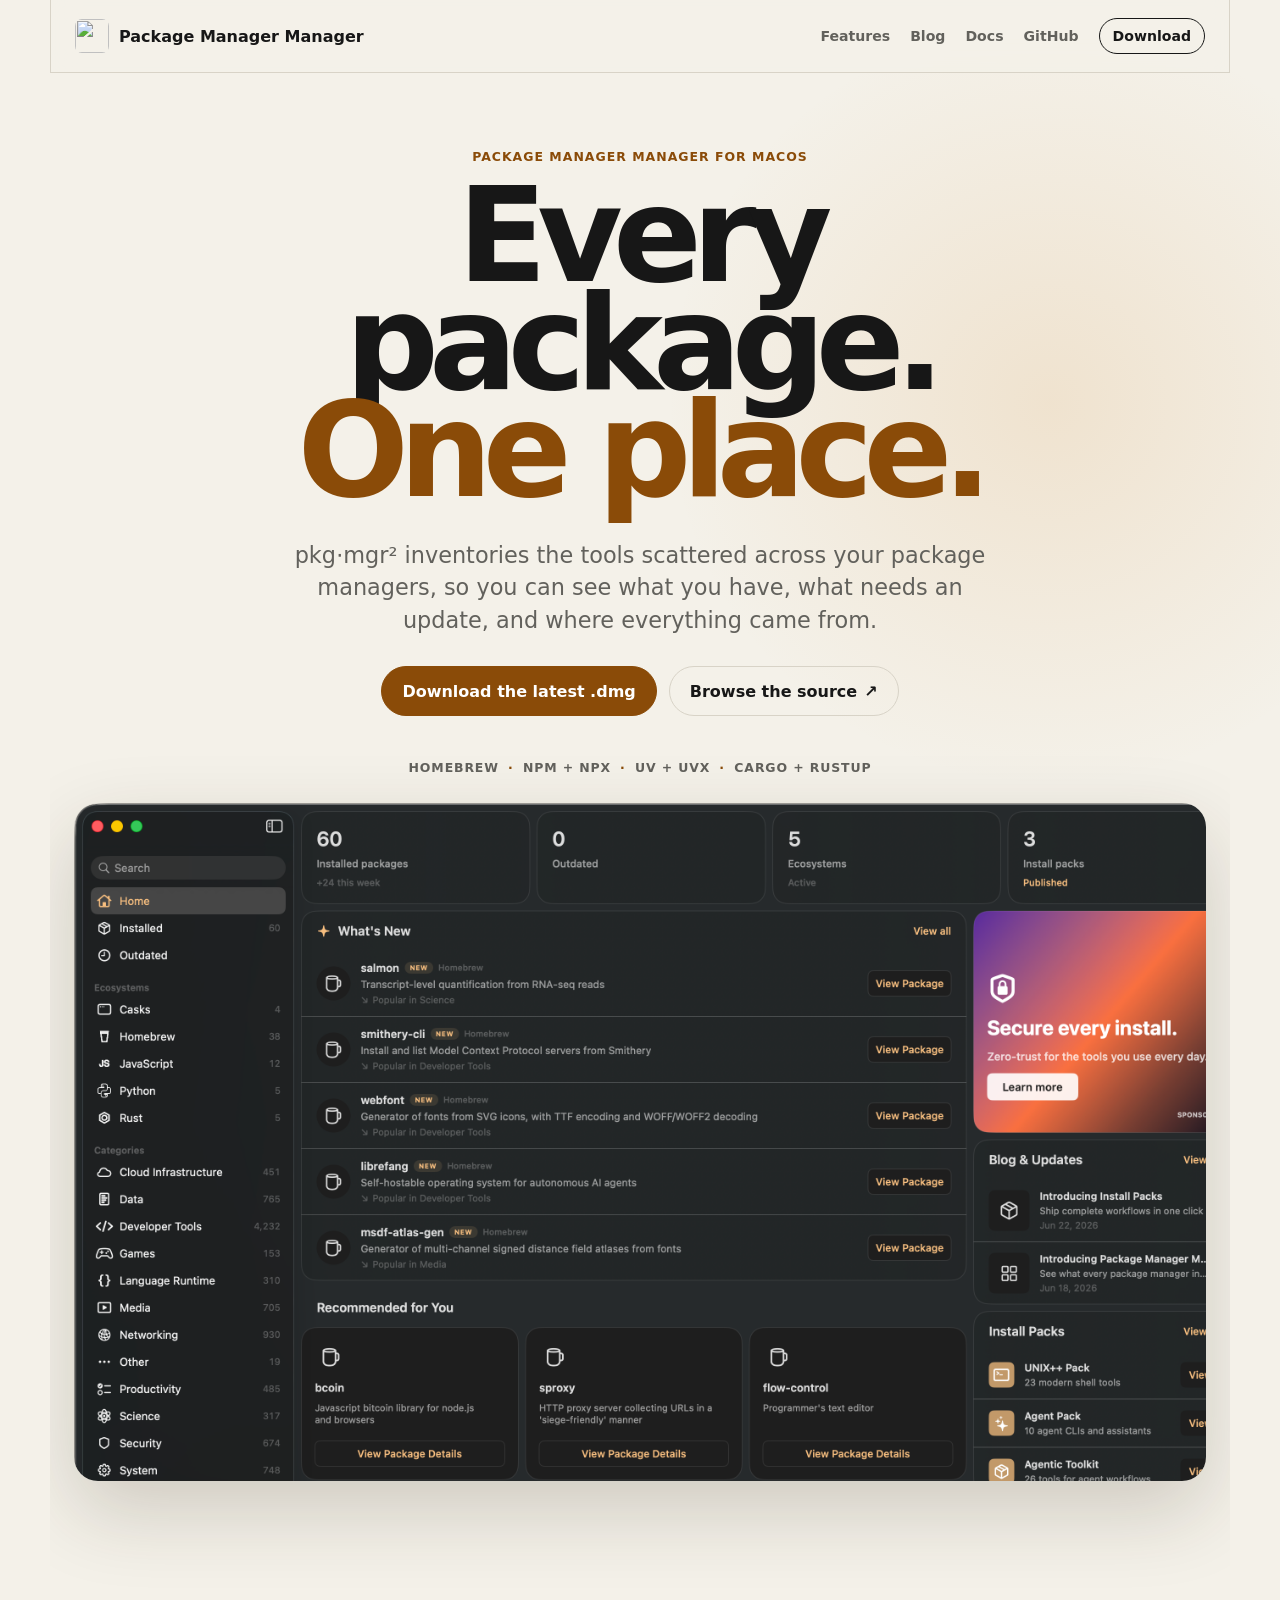
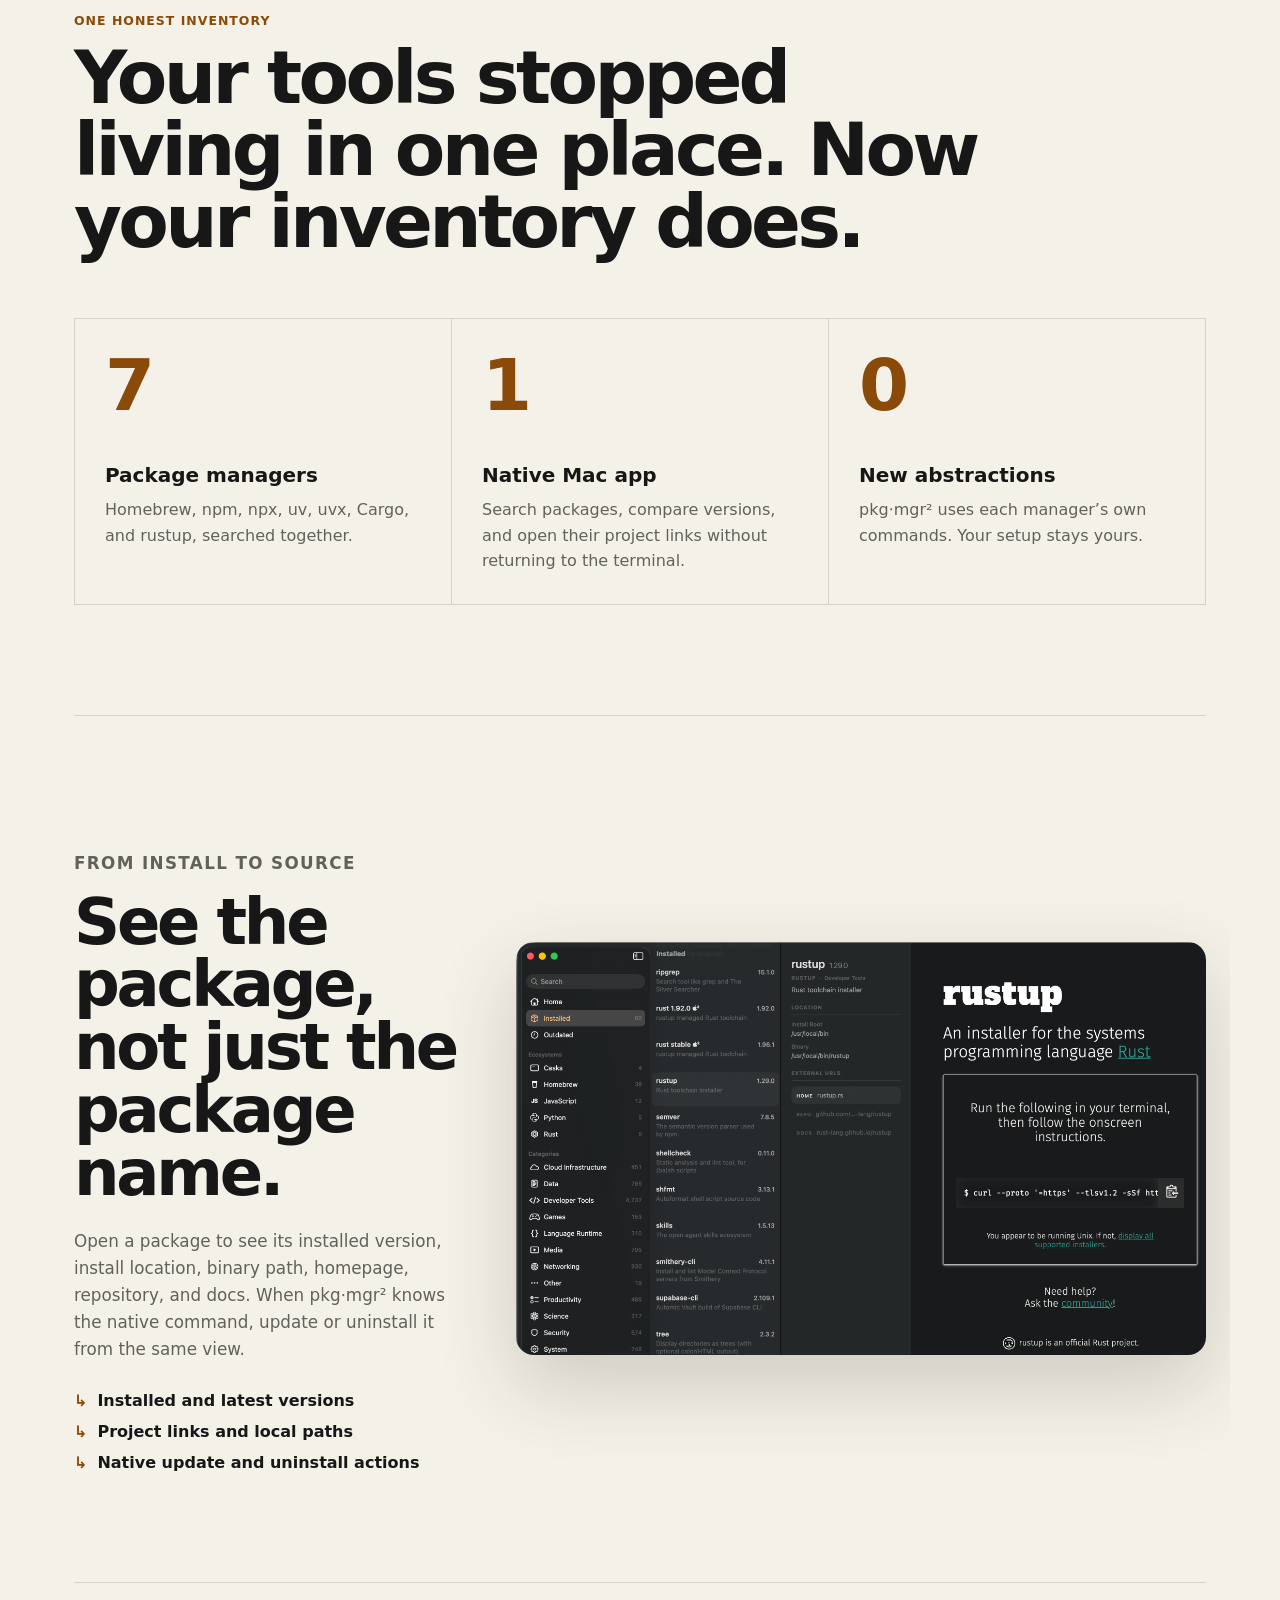
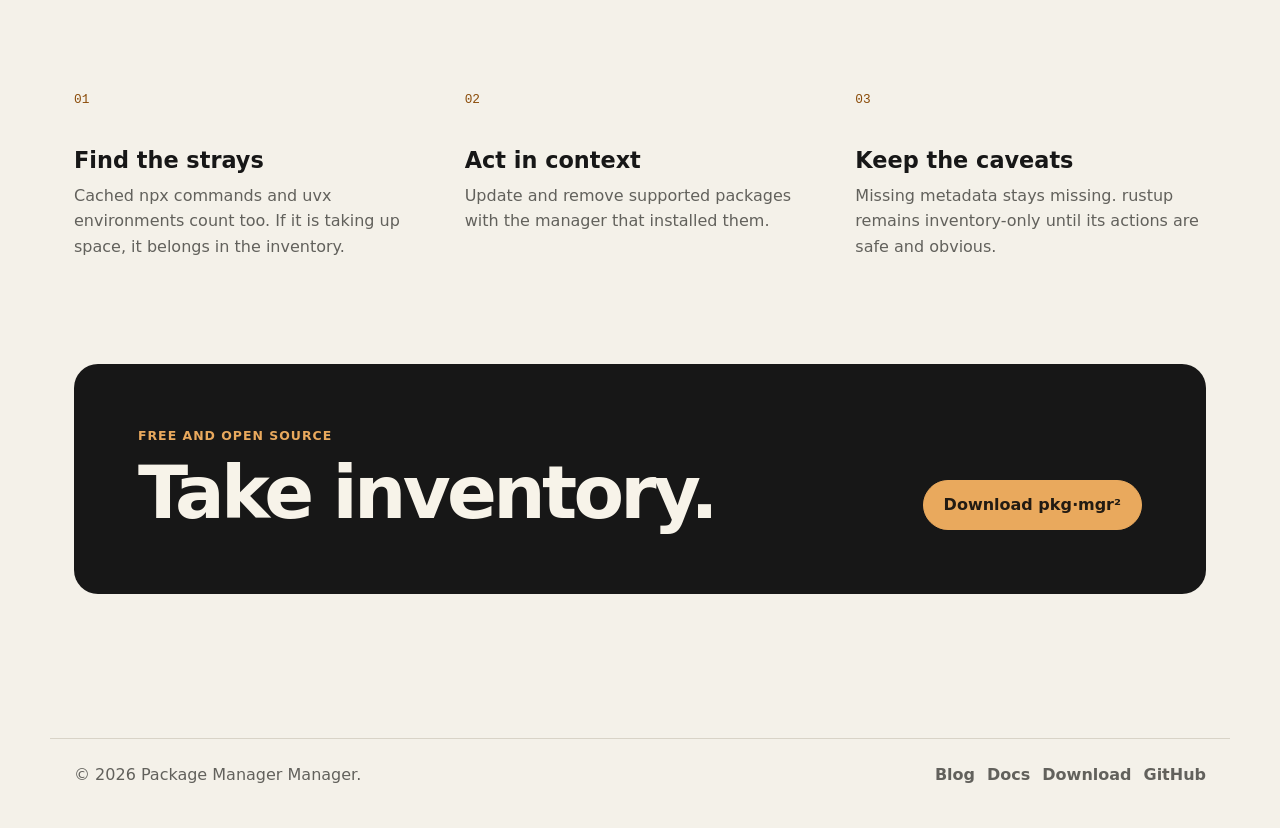
==== www/index.html @ 4fe8103b "wip" ====
<!DOCTYPE html>
<html lang="en">
<head>
  <meta charset="UTF-8">
  <meta name="viewport" content="width=device-width, initial-scale=1.0">
  <title>The Package Manager Manager — Every package. One place.</title>
  <meta name="description" content="The Package Manager Manager inventories Homebrew, npm, npx, uv, uvx, Cargo, and rustup packages in one Mac app.">
  <meta property="og:type" content="website">
  <meta property="og:site_name" content="The Package Manager Manager">
  <meta property="og:title" content="The Package Manager Manager — Every package. One place.">
  <meta property="og:description" content="See what every package manager installed, what is outdated, and where it came from.">
  <meta property="og:url" content="https://mxcl.dev/package-manager-manager/">
  <meta property="og:image" content="https://mxcl.dev/package-manager-manager/preview.png">
  <meta property="og:image:secure_url" content="https://mxcl.dev/package-manager-manager/preview.png">
  <meta property="og:image:type" content="image/png">
  <meta property="og:image:width" content="1728">
  <meta property="og:image:height" content="910">
  <meta property="og:image:alt" content="The Package Manager Manager showing every package in one Mac app">
  <meta name="twitter:card" content="summary_large_image">
  <meta name="twitter:title" content="The Package Manager Manager — Every package. One place.">
  <meta name="twitter:description" content="See what every package manager installed, what is outdated, and where it came from.">
  <meta name="twitter:image" content="https://mxcl.dev/package-manager-manager/preview.png">
  <meta name="twitter:image:alt" content="The Package Manager Manager showing every package in one Mac app">
  <link rel="canonical" href="https://mxcl.dev/package-manager-manager/">
  <link rel="icon" href="./boxes.png">
  <link rel="apple-touch-icon" href="./boxes.png">
  <link rel="stylesheet" href="./styles.css">
</head>
<body class="landing-page">
  <div class="scroll-meter" aria-hidden="true"><span></span></div>
  <div class="site-shell" id="top">
    <header class="masthead">
      <a class="brand" href="./" aria-label="The Package Manager Manager home">
        <img class="brand-mark" src="./boxes.png" alt="" width="54" height="54">
        <span class="brand-type">Package Manager Manager</span>
      </a>

      <button class="nav-toggle" type="button" aria-expanded="false" aria-label="Toggle navigation">
        <span></span>
        <span></span>
      </button>

      <nav class="nav" aria-label="Main navigation">
        <a href="#features">Features</a>
        <a href="./blog/">Blog</a>
        <a href="https://github.com/mxcl/pmm#readme">Docs</a>
        <a href="https://github.com/mxcl/pmm">GitHub</a>
        <a class="nav-download" href="https://github.com/mxcl/pmm/releases/latest">Download</a>
      </nav>
    </header>

    <main class="landing-main">
      <section class="product-hero" aria-labelledby="product-title">
        <div class="hero-copy">
          <p class="eyebrow">Package Manager Manager for macOS</p>
          <h1 id="product-title">Every package.<br><span>One place.</span></h1>
          <p class="lede">pkg⋅mgr² inventories the tools scattered across your package managers, so you can see what you have, what needs an update, and where everything came from.</p>
          <div class="hero-actions">
            <a class="button primary button-large" href="https://github.com/mxcl/pmm/releases/latest">Download the latest .dmg</a>
            <a class="button button-large" href="https://github.com/mxcl/pmm">Browse the source <span aria-hidden="true">↗</span></a>
          </div>
        </div>

        <p class="manager-line" aria-label="Supported package managers">
          <span>Homebrew</span><span>npm + npx</span><span>uv + uvx</span><span>Cargo + rustup</span>
        </p>

        <figure class="product-shot hero-shot">
          <img src="./pmm-promo-1.png" alt="Package Manager Manager home screen showing installed packages, ecosystems, recommendations, and install packs" width="2980" height="1872" fetchpriority="high">
        </figure>
      </section>

      <section class="inventory-intro" id="features" aria-labelledby="inventory-title">
        <p class="eyebrow">One honest inventory</p>
        <h2 id="inventory-title">Your tools stopped living in one place. Now your inventory does.</h2>
        <div class="inventory-points">
          <article>
            <strong>7</strong>
            <h3>Package managers</h3>
            <p>Homebrew, npm, npx, uv, uvx, Cargo, and rustup, searched together.</p>
          </article>
          <article>
            <strong>1</strong>
            <h3>Native Mac app</h3>
            <p>Search packages, compare versions, and open their project links without returning to the terminal.</p>
          </article>
          <article>
            <strong>0</strong>
            <h3>New abstractions</h3>
            <p>pkg⋅mgr² uses each manager’s own commands. Your setup stays yours.</p>
          </article>
        </div>
      </section>

      <section class="package-story" aria-labelledby="package-story-title">
        <div class="story-copy">
          <p class="eyebrow">From install to source</p>
          <h2 id="package-story-title">See the package, not just the package name.</h2>
          <p>Open a package to see its installed version, install location, binary path, homepage, repository, and docs. When pkg⋅mgr² knows the native command, update or uninstall it from the same view.</p>
          <ul class="check-list">
            <li>Installed and latest versions</li>
            <li>Project links and local paths</li>
            <li>Native update and uninstall actions</li>
          </ul>
        </div>
        <figure class="product-shot detail-shot">
          <img src="./pmm-promo-2.png" alt="Package Manager Manager package detail screen for rustup beside the rustup project website" width="2980" height="1872" loading="lazy" decoding="async">
        </figure>
      </section>

      <section class="feature-strip" aria-label="Product features">
        <article>
          <span class="feature-number">01</span>
          <h3>Find the strays</h3>
          <p>Cached npx commands and uvx environments count too. If it is taking up space, it belongs in the inventory.</p>
        </article>
        <article>
          <span class="feature-number">02</span>
          <h3>Act in context</h3>
          <p>Update and remove supported packages with the manager that installed them.</p>
        </article>
        <article>
          <span class="feature-number">03</span>
          <h3>Keep the caveats</h3>
          <p>Missing metadata stays missing. rustup remains inventory-only until its actions are safe and obvious.</p>
        </article>
      </section>

      <section class="final-cta" aria-labelledby="cta-title">
        <div>
          <p class="eyebrow">Free and open source</p>
          <h2 id="cta-title">Take inventory.</h2>
        </div>
        <a class="button primary button-large" href="https://github.com/mxcl/pmm/releases/latest">Download pkg⋅mgr²</a>
      </section>
    </main>

    <footer class="site-footer">
      <p>&copy; 2026 Package Manager Manager.</p>
      <div class="footer-links">
        <a href="./blog/">Blog</a>
        <a href="https://github.com/mxcl/pmm#readme">Docs</a>
        <a href="https://github.com/mxcl/pmm/releases/latest">Download</a>
        <a href="https://github.com/mxcl/pmm">GitHub</a>
      </div>
    </footer>
  </div>

  <script src="./app.js"></script>
</body>
</html>
---- www/styles.css ----
:root {
  color-scheme: light;
  --bg: #f4f1e9;
  --ink: #171717;
  --muted: #62615c;
  --line: #d8d3c7;
  --panel: #ffffff;
  --accent: #8a4b08;
  --accent-ink: #ffffff;
  --max: 1180px;
  font-family: Inter, ui-sans-serif, system-ui, -apple-system, BlinkMacSystemFont, "Segoe UI", sans-serif;
}

* {
  box-sizing: border-box;
}

html {
  background: var(--bg);
  color: var(--ink);
  scroll-behavior: smooth;
}

body {
  margin: 0;
  min-height: 100vh;
  background: var(--bg);
}

a {
  color: inherit;
  text-decoration: none;
}

a:focus-visible,
button:focus-visible {
  outline: 2px solid var(--accent);
  outline-offset: 3px;
}

img {
  display: block;
  max-width: 100%;
}

h1,
h2,
h3,
p,
figure {
  margin: 0;
}

.scroll-meter {
  position: fixed;
  inset: 0 0 auto;
  z-index: 10;
  height: 3px;
}

.scroll-meter span {
  display: block;
  height: 100%;
  background: var(--accent);
  transform: scaleX(0);
  transform-origin: left;
}

.site-shell {
  width: min(100%, var(--max));
  margin: 0 auto;
}

.masthead {
  position: sticky;
  top: 0;
  z-index: 5;
  display: flex;
  align-items: center;
  justify-content: space-between;
  gap: 24px;
  padding: 18px 24px;
  border-bottom: 1px solid var(--line);
  background: color-mix(in srgb, var(--bg) 92%, transparent);
  backdrop-filter: blur(14px);
}

.brand,
.nav {
  display: flex;
  align-items: center;
}

.brand {
  gap: 10px;
  font-weight: 800;
}

.brand-mark {
  width: 34px;
  height: 34px;
  border-radius: 7px;
}

.brand-type {
  white-space: nowrap;
}

.nav {
  gap: 20px;
  color: var(--muted);
  font-size: 0.88rem;
  font-weight: 650;
}

.nav a {
  min-height: 36px;
  display: inline-flex;
  align-items: center;
}

.nav a:hover,
.nav a[aria-current="page"] {
  color: var(--ink);
}

.nav-toggle {
  position: relative;
  display: none;
}

main {
  padding: 40px 24px 72px;
}

.blog-hero,
.article-hero {
  display: grid;
  grid-template-columns: minmax(0, 1fr) minmax(280px, 480px);
  gap: 40px;
  align-items: center;
  padding: 36px 0 54px;
}

.blog-hero {
  display: block;
  max-width: 780px;
}

.eyebrow,
.story-kicker,
.section-label span {
  color: var(--accent);
  font-size: 0.78rem;
  font-weight: 800;
  letter-spacing: 0.08em;
  text-transform: uppercase;
}

h1 {
  margin-top: 10px;
  font-size: clamp(2.5rem, 7vw, 5.5rem);
  line-height: 0.96;
  letter-spacing: 0;
}

.lede {
  max-width: 760px;
  margin-top: 18px;
  color: var(--muted);
  font-size: clamp(1.1rem, 2vw, 1.4rem);
  line-height: 1.45;
}

.hero-actions,
.package-actions,
.footer-links {
  display: flex;
  flex-wrap: wrap;
  gap: 12px;
}

.hero-actions {
  margin-top: 26px;
}

.button {
  display: inline-flex;
  align-items: center;
  justify-content: center;
  min-height: 42px;
  padding: 0 16px;
  border: 1px solid var(--line);
  border-radius: 7px;
  font-weight: 750;
  white-space: nowrap;
}

.button.primary {
  border-color: var(--accent);
  background: var(--accent);
  color: var(--accent-ink);
}

.button:hover {
  border-color: var(--ink);
}

.button.primary:hover {
  border-color: var(--ink);
  background: var(--ink);
}

.button.text {
  border-color: transparent;
}

.article-hero-image img,
.post-card img,
.package-card img {
  width: 100%;
  aspect-ratio: 16 / 9;
  object-fit: cover;
  border: 1px solid var(--line);
  border-radius: 8px;
  background: #ece9df;
}

.article-body,
.toolkit-summary,
.pack-install-band,
.package-directory,
.blog-index {
  margin-top: 44px;
}

.article-body {
  max-width: 820px;
  color: var(--muted);
  font-size: 1.08rem;
  line-height: 1.7;
}

.article-body p + p {
  margin-top: 18px;
}

.section-label {
  display: flex;
  align-items: end;
  justify-content: space-between;
  gap: 16px;
  margin-bottom: 18px;
  border-bottom: 1px solid var(--line);
  padding-bottom: 12px;
}

.section-label h2 {
  font-size: clamp(1.45rem, 3vw, 2rem);
}

.compare-grid,
.package-grid,
.post-list {
  display: grid;
  gap: 18px;
}

.compare-grid {
  grid-template-columns: repeat(3, minmax(0, 1fr));
}

.compare-grid article,
.pack-install-band,
.package-card,
.post-card {
  border: 1px solid var(--line);
  border-radius: 8px;
  background: var(--panel);
}

.compare-grid article,
.pack-install-band,
.package-card-body,
.post-card-copy {
  padding: 22px;
}

.compare-grid h3,
.package-card h3,
.post-card h2 {
  margin-top: 8px;
  font-size: 1.25rem;
  line-height: 1.2;
}

.compare-grid p,
.package-card p:not(.story-kicker),
.post-card p:not(.story-kicker),
.pack-install-band p {
  margin-top: 10px;
  color: var(--muted);
  line-height: 1.55;
}

.post-card-copy > .button {
  margin-top: 20px;
}

.pack-install-band {
  display: flex;
  align-items: center;
  justify-content: space-between;
  gap: 24px;
}

.package-grid {
  grid-template-columns: repeat(3, minmax(0, 1fr));
}

.package-actions {
  margin-top: 18px;
}

.package-actions a {
  color: var(--accent);
  font-weight: 750;
}

.post-list {
  grid-template-columns: repeat(2, minmax(0, 1fr));
}

.site-footer {
  display: flex;
  align-items: center;
  justify-content: space-between;
  gap: 20px;
  padding: 26px 24px 44px;
  border-top: 1px solid var(--line);
  color: var(--muted);
}

.footer-links a {
  font-weight: 650;
}

/* Product landing page */

.landing-page {
  background:
    radial-gradient(circle at 82% 10%, rgb(216 151 70 / 0.16), transparent 24rem),
    var(--bg);
}

.landing-page .masthead {
  border-right: 1px solid var(--line);
  border-left: 1px solid var(--line);
}

.landing-page .nav-download {
  min-height: 36px;
  padding: 0 13px;
  border: 1px solid var(--ink);
  border-radius: 999px;
  color: var(--ink);
}

.landing-main {
  overflow: hidden;
  padding-top: 76px;
}

.product-hero {
  text-align: center;
}

.hero-copy {
  max-width: 940px;
  margin: 0 auto;
}

.product-hero h1 {
  margin-top: 18px;
  font-size: clamp(4rem, 10.5vw, 8.2rem);
  line-height: 0.82;
  letter-spacing: -0.075em;
}

.product-hero h1 span {
  color: var(--accent);
}

.product-hero .lede {
  max-width: 720px;
  margin: 34px auto 0;
}

.product-hero .hero-actions {
  justify-content: center;
  margin-top: 30px;
}

.button-large {
  min-height: 50px;
  padding: 0 20px;
  border-radius: 999px;
}

.button-large span {
  margin-left: 7px;
}

.manager-line {
  display: flex;
  flex-wrap: wrap;
  justify-content: center;
  gap: 10px 24px;
  margin-top: 44px;
  color: var(--muted);
  font-size: 0.78rem;
  font-weight: 800;
  letter-spacing: 0.07em;
  text-transform: uppercase;
}

.manager-line span {
  position: relative;
}

.manager-line span + span::before {
  content: "·";
  position: absolute;
  left: -15px;
  color: var(--accent);
}

.product-shot {
  position: relative;
  overflow: hidden;
  aspect-ratio: 2670 / 1598;
  margin: 0;
  border-radius: 24px;
  box-shadow: 0 30px 80px rgb(49 38 20 / 0.19);
}

.product-shot img {
  position: absolute;
  top: -4.63%;
  left: -4.08%;
  width: 111.61%;
  max-width: none;
  height: auto;
  aspect-ratio: 2980 / 1872;
  object-fit: contain;
}

.hero-shot {
  margin-top: 28px;
}

.inventory-intro {
  padding: 132px 0 110px;
}

.inventory-intro > h2,
.story-copy h2,
.final-cta h2 {
  max-width: 940px;
  margin-top: 14px;
  font-size: clamp(2.4rem, 6vw, 4.6rem);
  line-height: 0.98;
  letter-spacing: -0.05em;
}

.inventory-points {
  display: grid;
  grid-template-columns: repeat(3, minmax(0, 1fr));
  gap: 1px;
  margin-top: 60px;
  border: 1px solid var(--line);
  background: var(--line);
}

.inventory-points article {
  min-height: 280px;
  padding: 30px;
  background: var(--bg);
}

.inventory-points strong {
  display: block;
  color: var(--accent);
  font-size: 4.5rem;
  line-height: 1;
}

.inventory-points h3 {
  margin-top: 42px;
  font-size: 1.25rem;
}

.inventory-points p,
.story-copy > p,
.feature-strip p {
  margin-top: 10px;
  color: var(--muted);
  line-height: 1.6;
}

.package-story {
  display: grid;
  grid-template-columns: minmax(300px, 0.72fr) minmax(0, 1.28fr);
  gap: 54px;
  align-items: center;
  padding: 110px 0;
  border-top: 1px solid var(--line);
}

.story-copy h2 {
  font-size: clamp(2.4rem, 5vw, 4rem);
}

.story-copy > p {
  margin-top: 24px;
  font-size: 1.05rem;
}

.check-list {
  display: grid;
  gap: 12px;
  margin: 28px 0 0;
  padding: 0;
  list-style: none;
  font-weight: 700;
}

.check-list li {
  display: flex;
  gap: 10px;
}

.check-list li::before {
  content: "↳";
  color: var(--accent);
}

.detail-shot {
  border-radius: 18px;
}

.feature-strip {
  display: grid;
  grid-template-columns: repeat(3, minmax(0, 1fr));
  gap: 40px;
  padding: 105px 0;
  border-top: 1px solid var(--line);
}

.feature-number {
  display: inline-block;
  color: var(--accent);
  font-family: ui-monospace, SFMono-Regular, Menlo, monospace;
  font-size: 0.8rem;
}

.feature-strip h3 {
  margin-top: 40px;
  font-size: 1.4rem;
}

.final-cta {
  display: flex;
  align-items: end;
  justify-content: space-between;
  gap: 30px;
  margin-bottom: 72px;
  padding: 64px;
  border-radius: 24px;
  background: var(--ink);
  color: #f7f3e9;
}

.final-cta .eyebrow {
  color: #e9a95d;
}

.final-cta .button.primary {
  flex: 0 0 auto;
  border-color: #e9a95d;
  background: #e9a95d;
  color: #221b13;
}

.final-cta .button.primary:hover {
  border-color: #fff;
  background: #fff;
}

@media (max-width: 820px) {
  .masthead {
    align-items: flex-start;
  }

  .nav-toggle {
    display: inline-flex;
    width: 40px;
    height: 40px;
    align-items: center;
    justify-content: center;
    border: 1px solid var(--line);
    border-radius: 7px;
    background: var(--panel);
  }

  .nav-toggle span,
  .nav-toggle::after {
    content: "";
    position: absolute;
    width: 18px;
    height: 2px;
    background: var(--ink);
  }

  .nav-toggle span:first-child {
    transform: translateY(-4px);
  }

  .nav-toggle span:nth-child(2) {
    transform: translateY(4px);
  }

  .nav {
    display: none;
    position: absolute;
    top: 68px;
    right: 24px;
    left: 24px;
    flex-direction: column;
    align-items: stretch;
    gap: 0;
    border: 1px solid var(--line);
    border-radius: 8px;
    background: var(--panel);
    padding: 8px;
  }

  .nav.is-open {
    display: flex;
  }

  .nav a {
    padding: 0 10px;
  }

  .article-hero,
  .compare-grid,
  .package-grid,
  .post-list {
    grid-template-columns: 1fr;
  }

  .pack-install-band,
  .site-footer,
  .section-label {
    align-items: flex-start;
    flex-direction: column;
  }

  .landing-main {
    padding-top: 48px;
  }

  .landing-page .nav-download {
    border: 0;
    border-radius: 0;
    padding: 0 10px;
  }

  .manager-line span + span::before {
    display: none;
  }

  .hero-shot {
    width: calc(100% + 24px);
    margin-left: -12px;
    border-radius: 14px;
  }

  .inventory-intro {
    padding: 92px 0 74px;
  }

  .inventory-points,
  .package-story,
  .feature-strip {
    grid-template-columns: 1fr;
  }

  .inventory-points article {
    min-height: 0;
  }

  .inventory-points h3 {
    margin-top: 24px;
  }

  .package-story {
    gap: 44px;
    padding: 76px 0;
  }

  .feature-strip {
    gap: 54px;
    padding: 76px 0;
  }

  .feature-strip h3 {
    margin-top: 20px;
  }

  .final-cta {
    align-items: flex-start;
    flex-direction: column;
    padding: 38px 28px;
  }
}

@media (max-width: 520px) {
  .landing-main {
    padding-inline: 18px;
  }

  .product-hero h1 {
    font-size: clamp(3.5rem, 20vw, 5rem);
  }

  .product-hero .lede {
    margin-top: 26px;
  }

  .product-hero .hero-actions {
    align-items: stretch;
    flex-direction: column;
  }

  .manager-line {
    align-items: center;
    flex-direction: column;
  }

  .product-shot {
    border-radius: 10px;
  }

  .final-cta {
    margin-right: -6px;
    margin-left: -6px;
  }
}

@media (prefers-reduced-motion: reduce) {
  html {
    scroll-behavior: auto;
  }
}
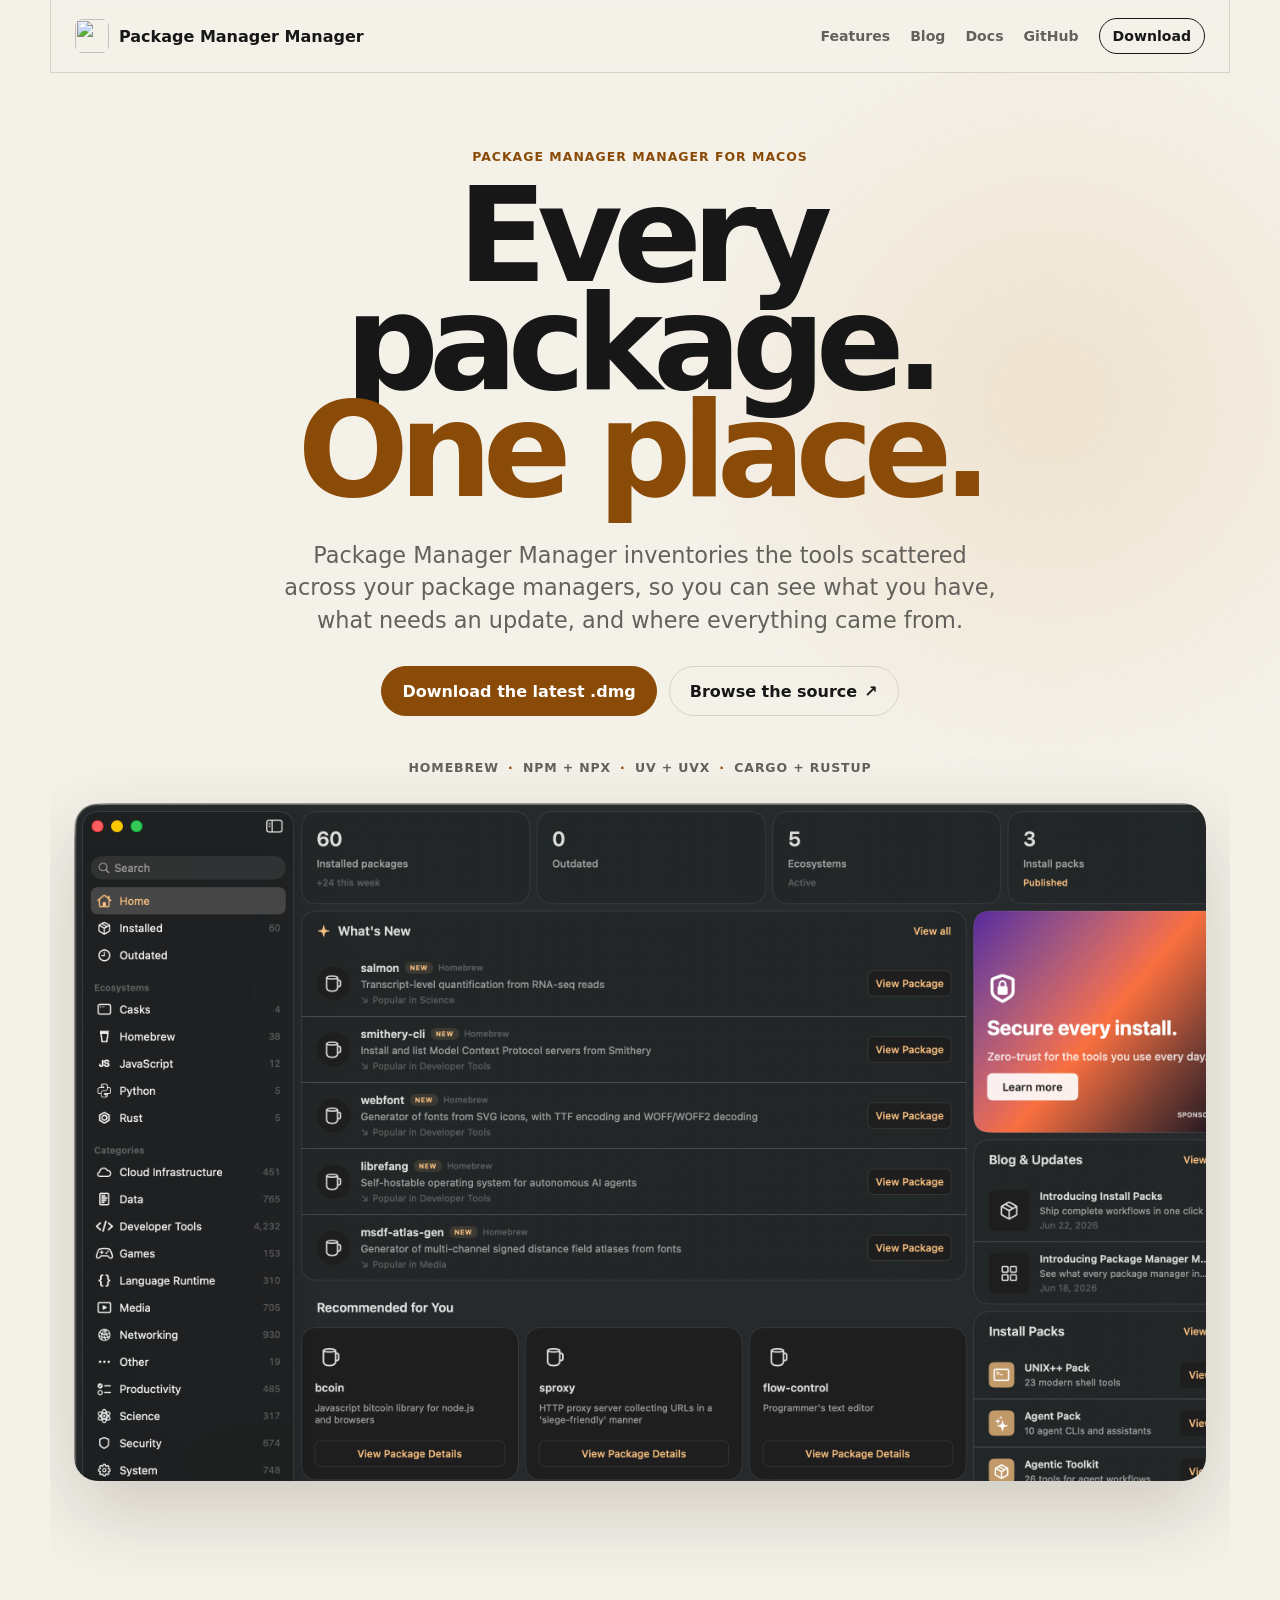
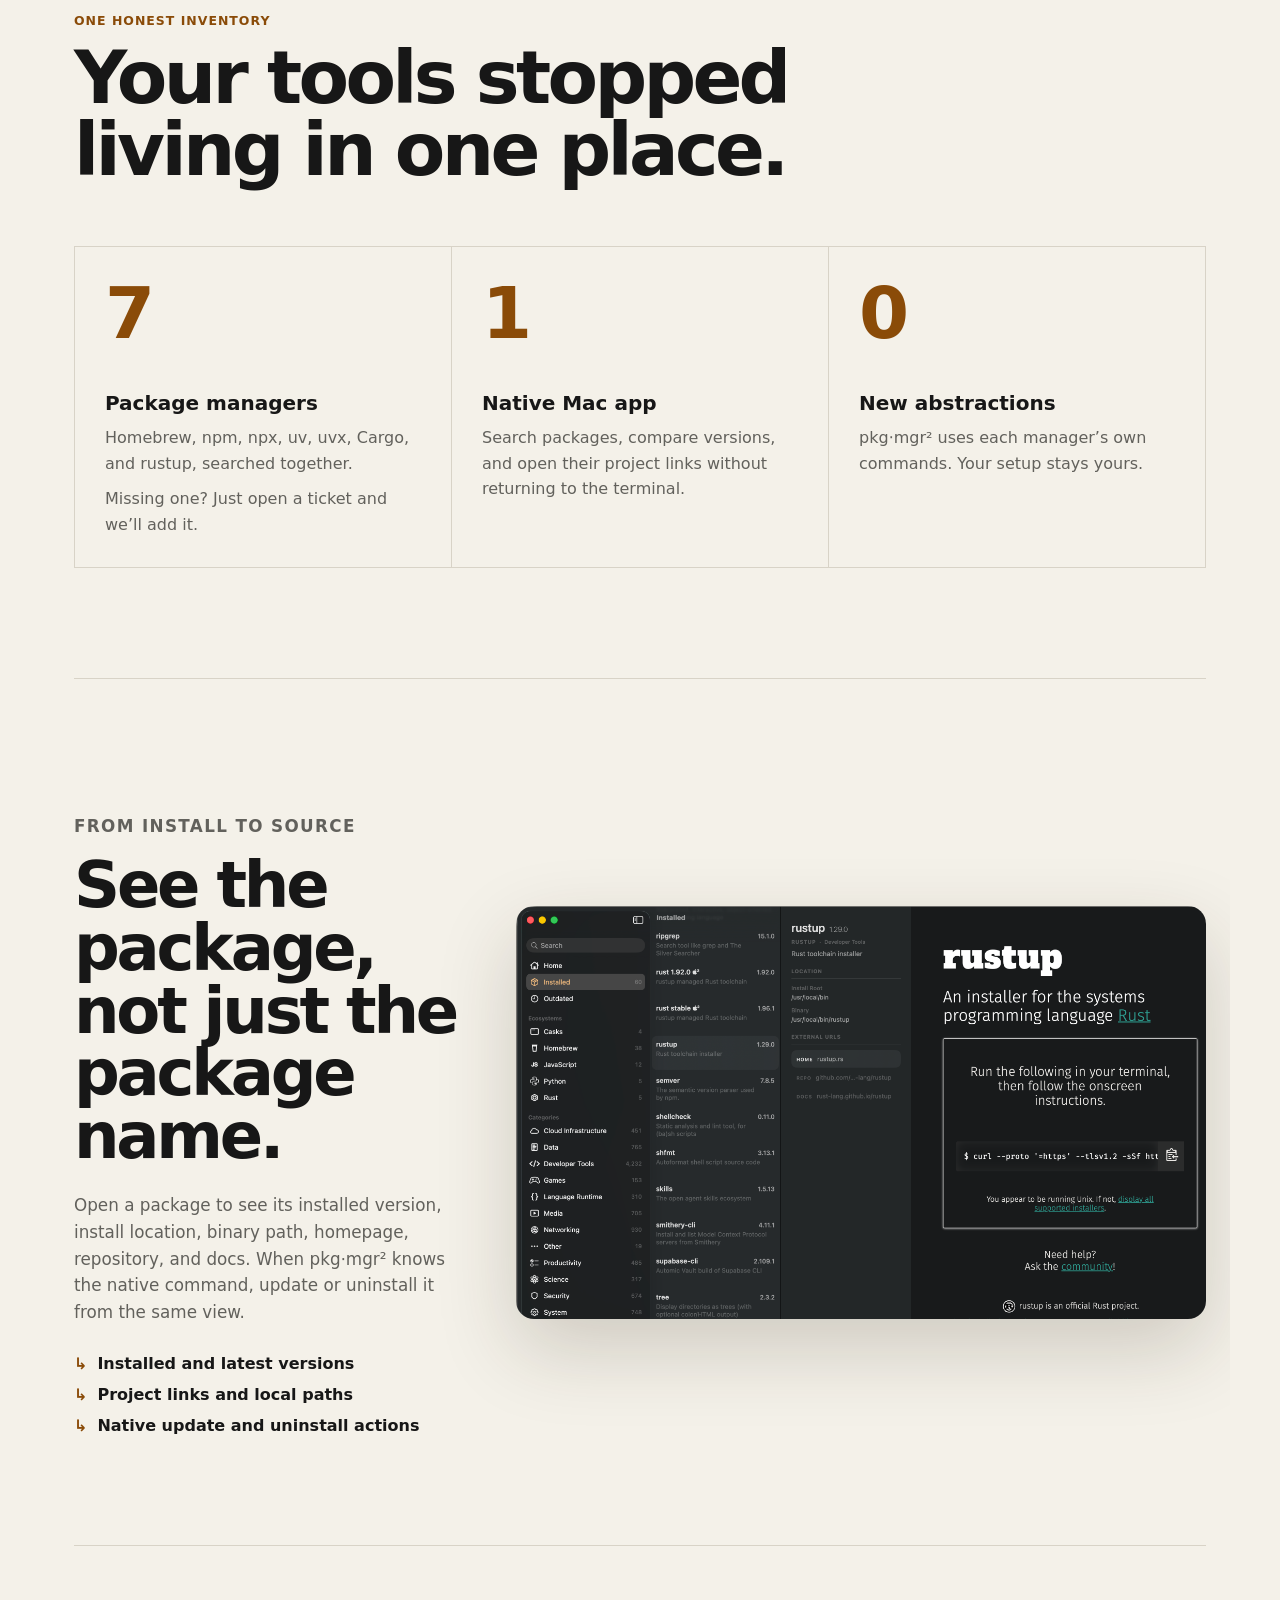
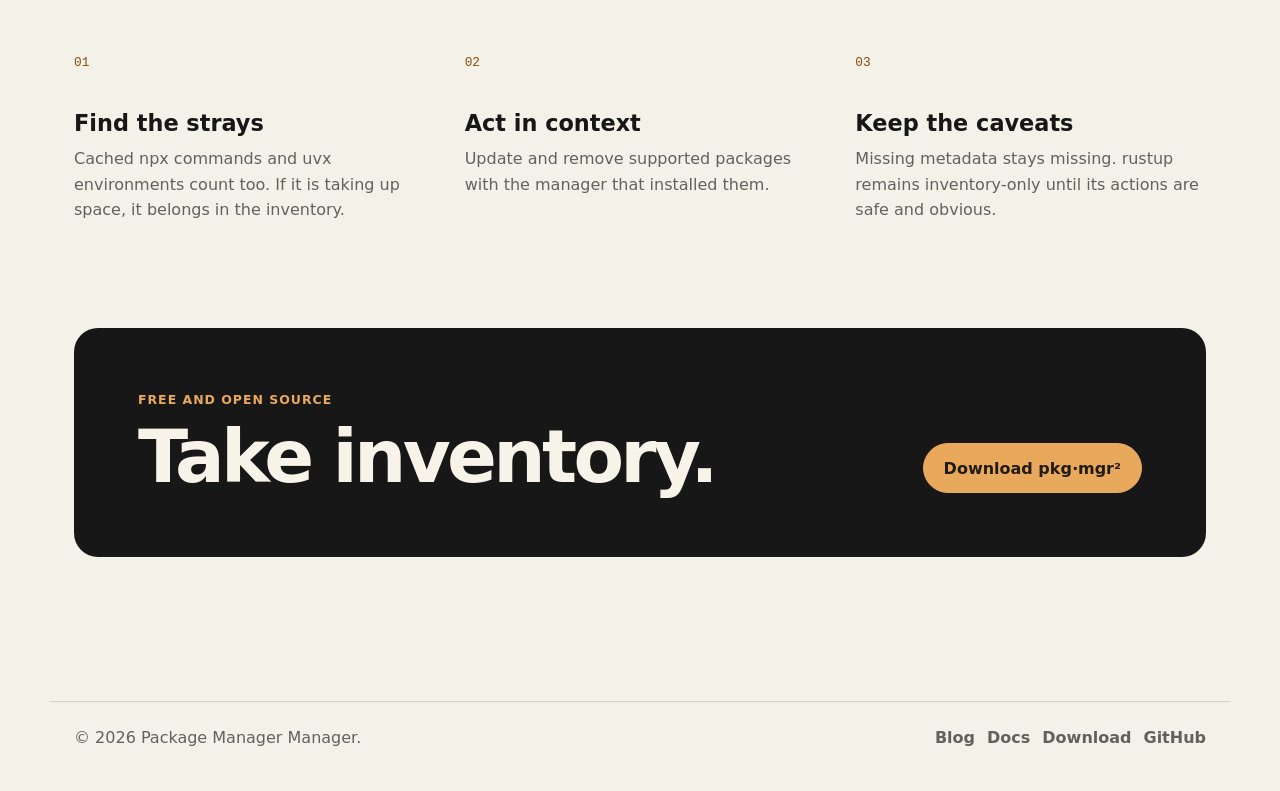
==== commit 574ed045: "wip" ====
--- a/www/index.html
+++ b/www/index.html
@@ -54,7 +54,7 @@
         <div class="hero-copy">
           <p class="eyebrow">Package Manager Manager for macOS</p>
           <h1 id="product-title">Every package.<br><span>One place.</span></h1>
-          <p class="lede">pkg⋅mgr² inventories the tools scattered across your package managers, so you can see what you have, what needs an update, and where everything came from.</p>
+          <p class="lede">Package Manager Manager inventories the tools scattered across your package managers, so you can see what you have, what needs an update, and where everything came from.</p>
           <div class="hero-actions">
             <a class="button primary button-large" href="https://github.com/mxcl/pmm/releases/latest">Download the latest .dmg</a>
             <a class="button button-large" href="https://github.com/mxcl/pmm">Browse the source <span aria-hidden="true">↗</span></a>
@@ -72,12 +72,13 @@
 
       <section class="inventory-intro" id="features" aria-labelledby="inventory-title">
         <p class="eyebrow">One honest inventory</p>
-        <h2 id="inventory-title">Your tools stopped living in one place. Now your inventory does.</h2>
+        <h2 id="inventory-title">Your tools stopped living in one place.</h2>
         <div class="inventory-points">
           <article>
             <strong>7</strong>
             <h3>Package managers</h3>
             <p>Homebrew, npm, npx, uv, uvx, Cargo, and rustup, searched together.</p>
+            <p>Missing one? Just <a href='https://github.com/mxcl/pmm/issues/new'>open a ticket</a> and we’ll add it.</p>
           </article>
           <article>
             <strong>1</strong>
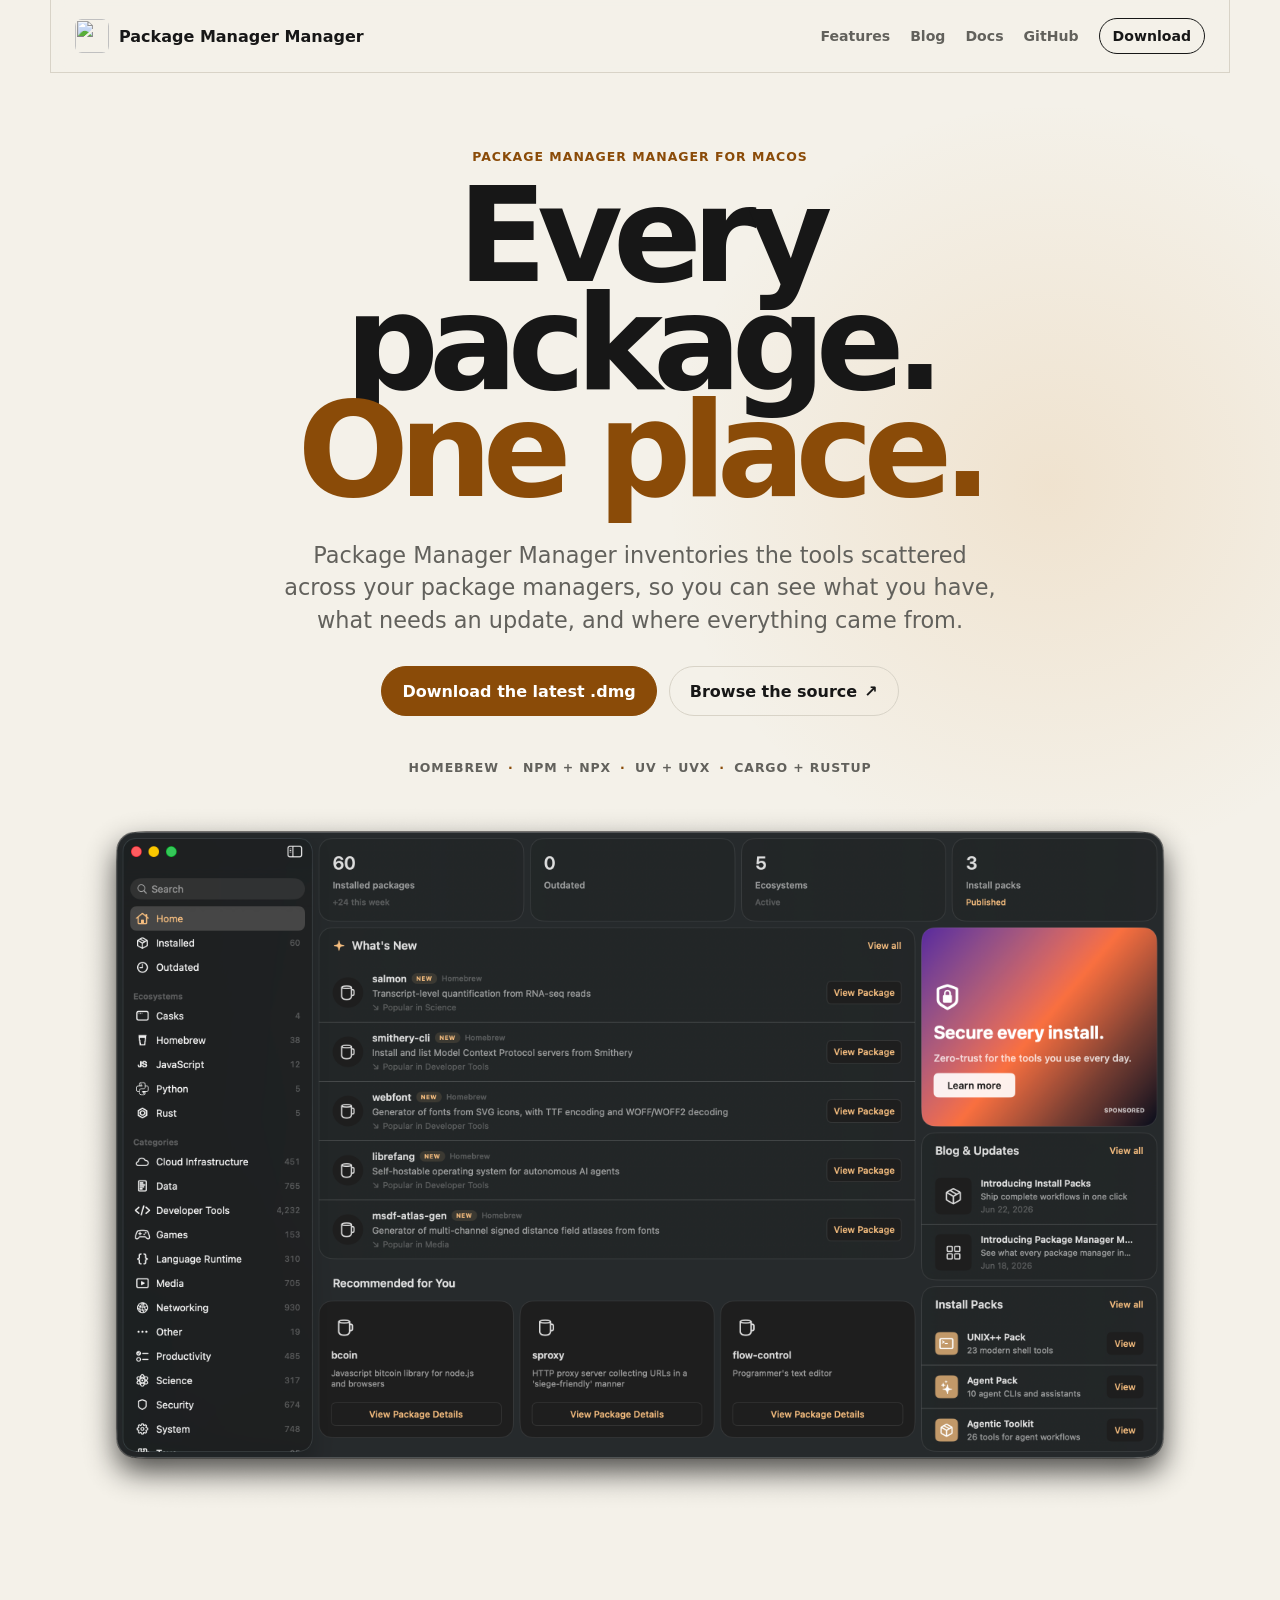
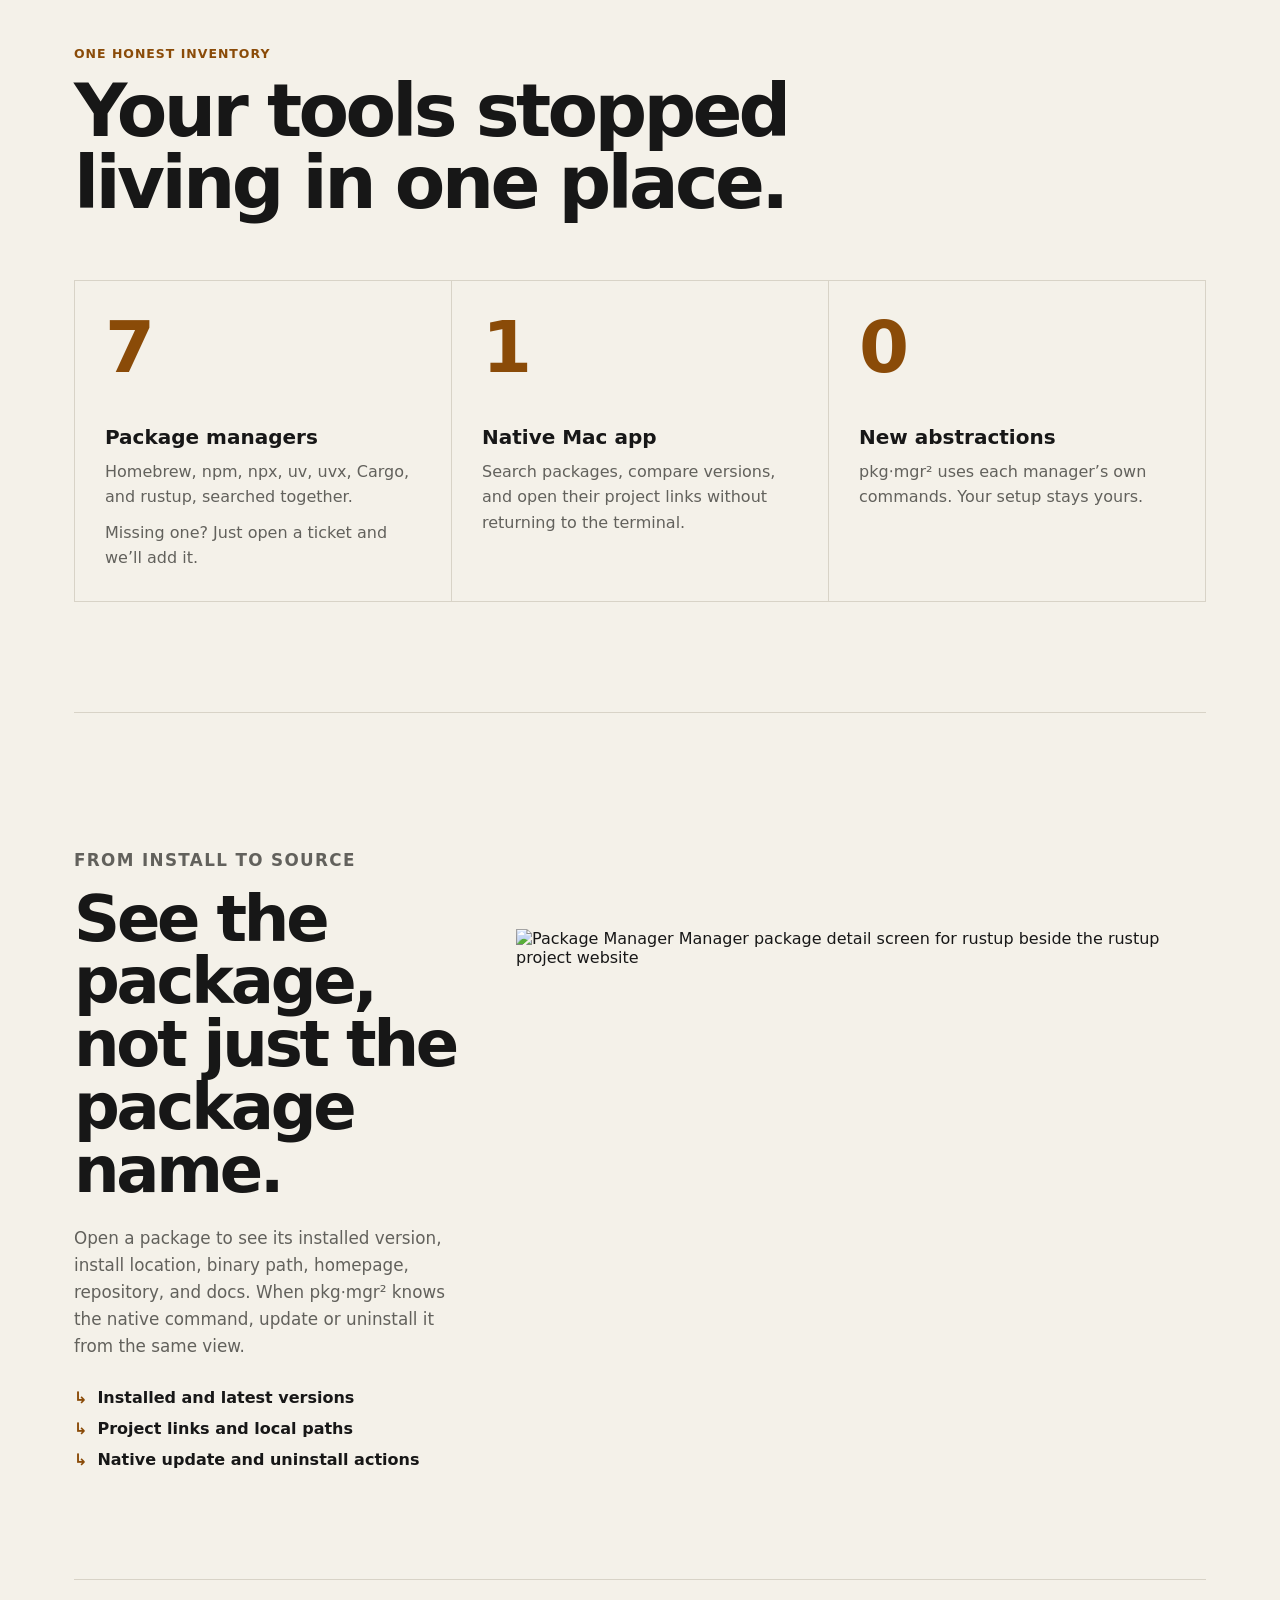
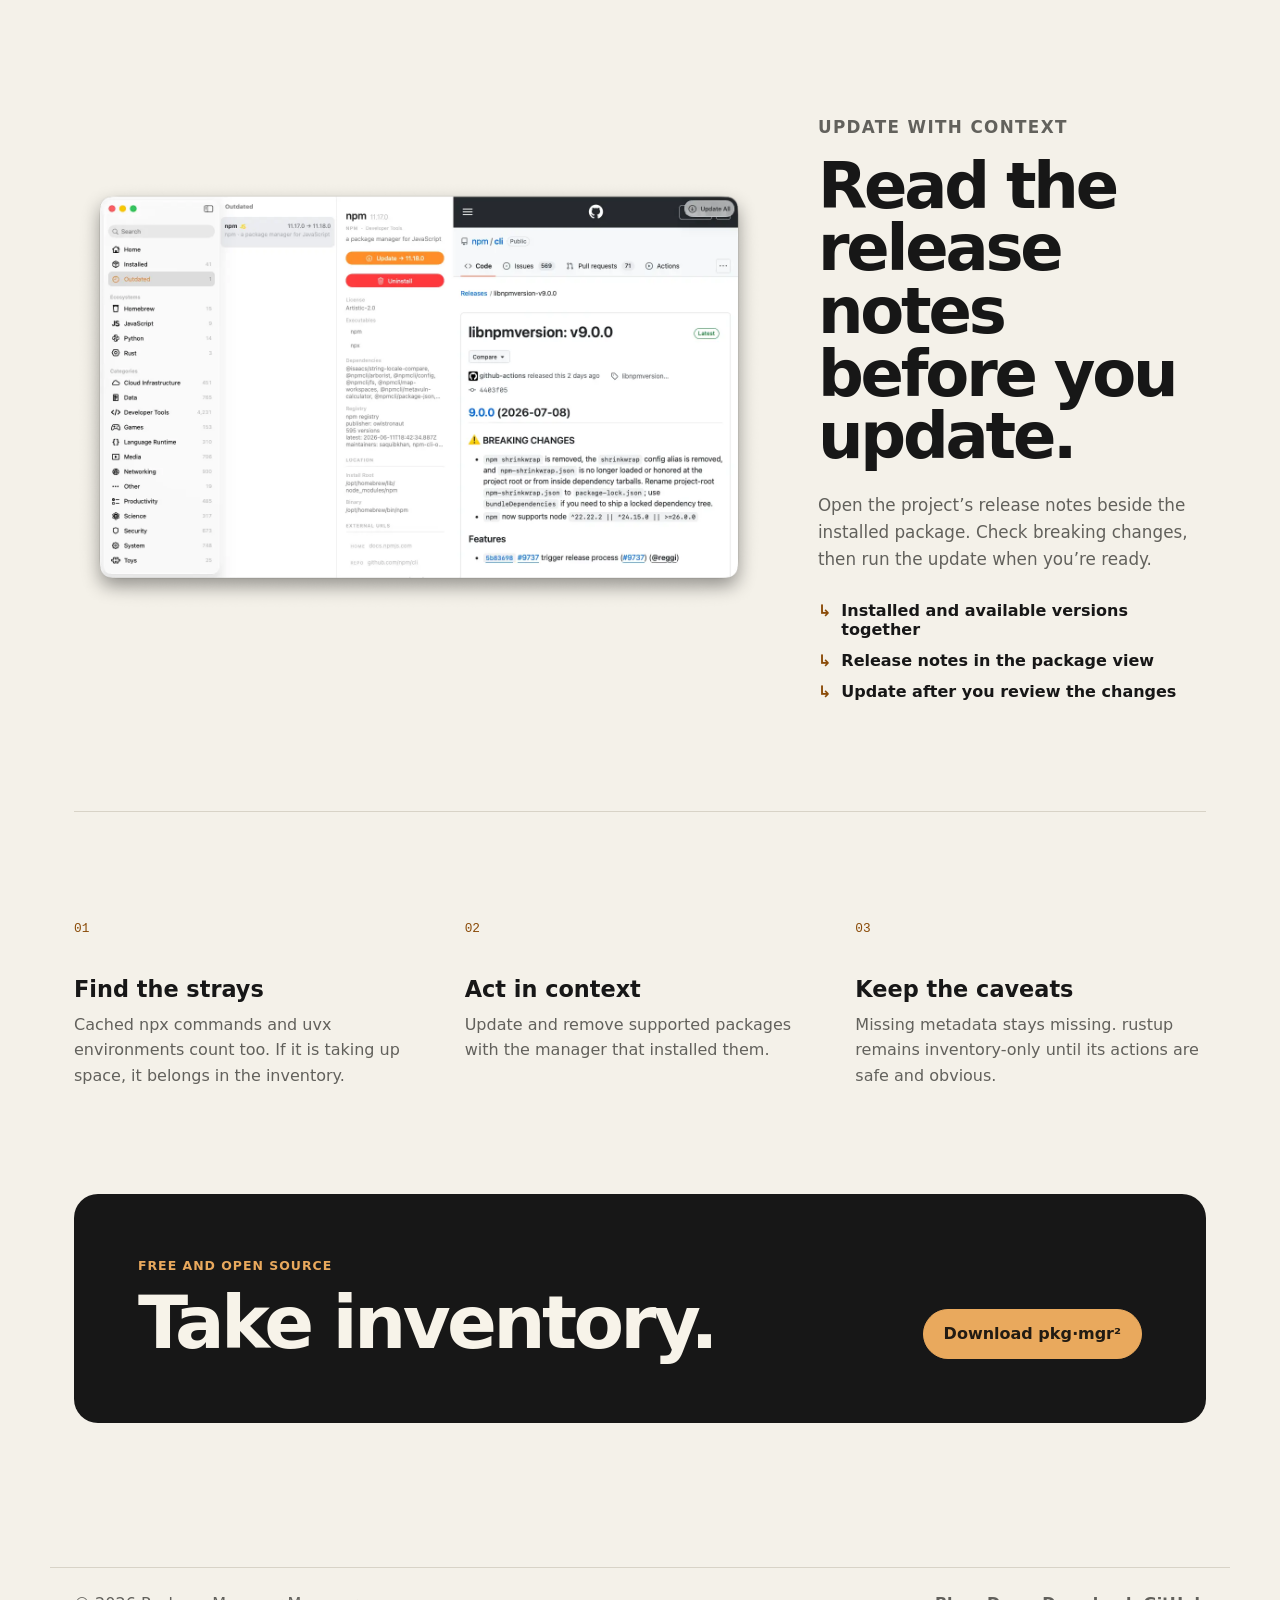
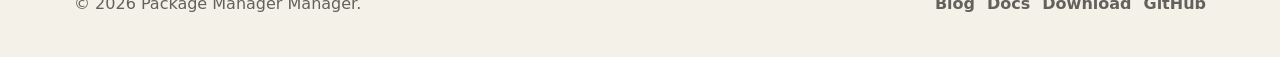
==== commit c1aba623: "Show release notes before updates" ====
--- a/www/index.html
+++ b/www/index.html
@@ -105,8 +105,24 @@
           </ul>
         </div>
         <figure class="product-shot detail-shot">
-          <img src="./pmm-promo-2.png" alt="Package Manager Manager package detail screen for rustup beside the rustup project website" width="2980" height="1872" loading="lazy" decoding="async">
+          <img src="./pmm-promo-2.webp" alt="Package Manager Manager package detail screen for rustup beside the rustup project website" width="2980" height="1872" loading="lazy" decoding="async">
         </figure>
+      </section>
+
+      <section class="package-story release-story" id="release-notes" aria-labelledby="release-story-title">
+        <figure class="product-shot release-shot">
+          <img src="./pmm-see-release-notes-before-update.webp" alt="Package Manager Manager showing npm release notes beside its available update" width="1490" height="936" loading="lazy" decoding="async">
+        </figure>
+        <div class="story-copy">
+          <p class="eyebrow">Update with context</p>
+          <h2 id="release-story-title">Read the release notes before you update.</h2>
+          <p>Open the project’s release notes beside the installed package. Check breaking changes, then run the update when you’re ready.</p>
+          <ul class="check-list">
+            <li>Installed and available versions together</li>
+            <li>Release notes in the package view</li>
+            <li>Update after you review the changes</li>
+          </ul>
+        </div>
       </section>
 
       <section class="feature-strip" aria-label="Product features">
--- a/www/styles.css
+++ b/www/styles.css
@@ -436,23 +436,13 @@
 }
 
 .product-shot {
-  position: relative;
-  overflow: hidden;
-  aspect-ratio: 2670 / 1598;
   margin: 0;
-  border-radius: 24px;
-  box-shadow: 0 30px 80px rgb(49 38 20 / 0.19);
 }
 
 .product-shot img {
-  position: absolute;
-  top: -4.63%;
-  left: -4.08%;
-  width: 111.61%;
-  max-width: none;
+  width: 100%;
   height: auto;
   aspect-ratio: 2980 / 1872;
-  object-fit: contain;
 }
 
 .hero-shot {
@@ -517,6 +507,10 @@
   border-top: 1px solid var(--line);
 }
 
+.release-story {
+  grid-template-columns: minmax(0, 1.28fr) minmax(300px, 0.72fr);
+}
+
 .story-copy h2 {
   font-size: clamp(2.4rem, 5vw, 4rem);
 }
@@ -543,10 +537,6 @@
 .check-list li::before {
   content: "↳";
   color: var(--accent);
-}
-
-.detail-shot {
-  border-radius: 18px;
 }
 
 .feature-strip {
@@ -749,10 +739,6 @@
     flex-direction: column;
   }
 
-  .product-shot {
-    border-radius: 10px;
-  }
-
   .final-cta {
     margin-right: -6px;
     margin-left: -6px;
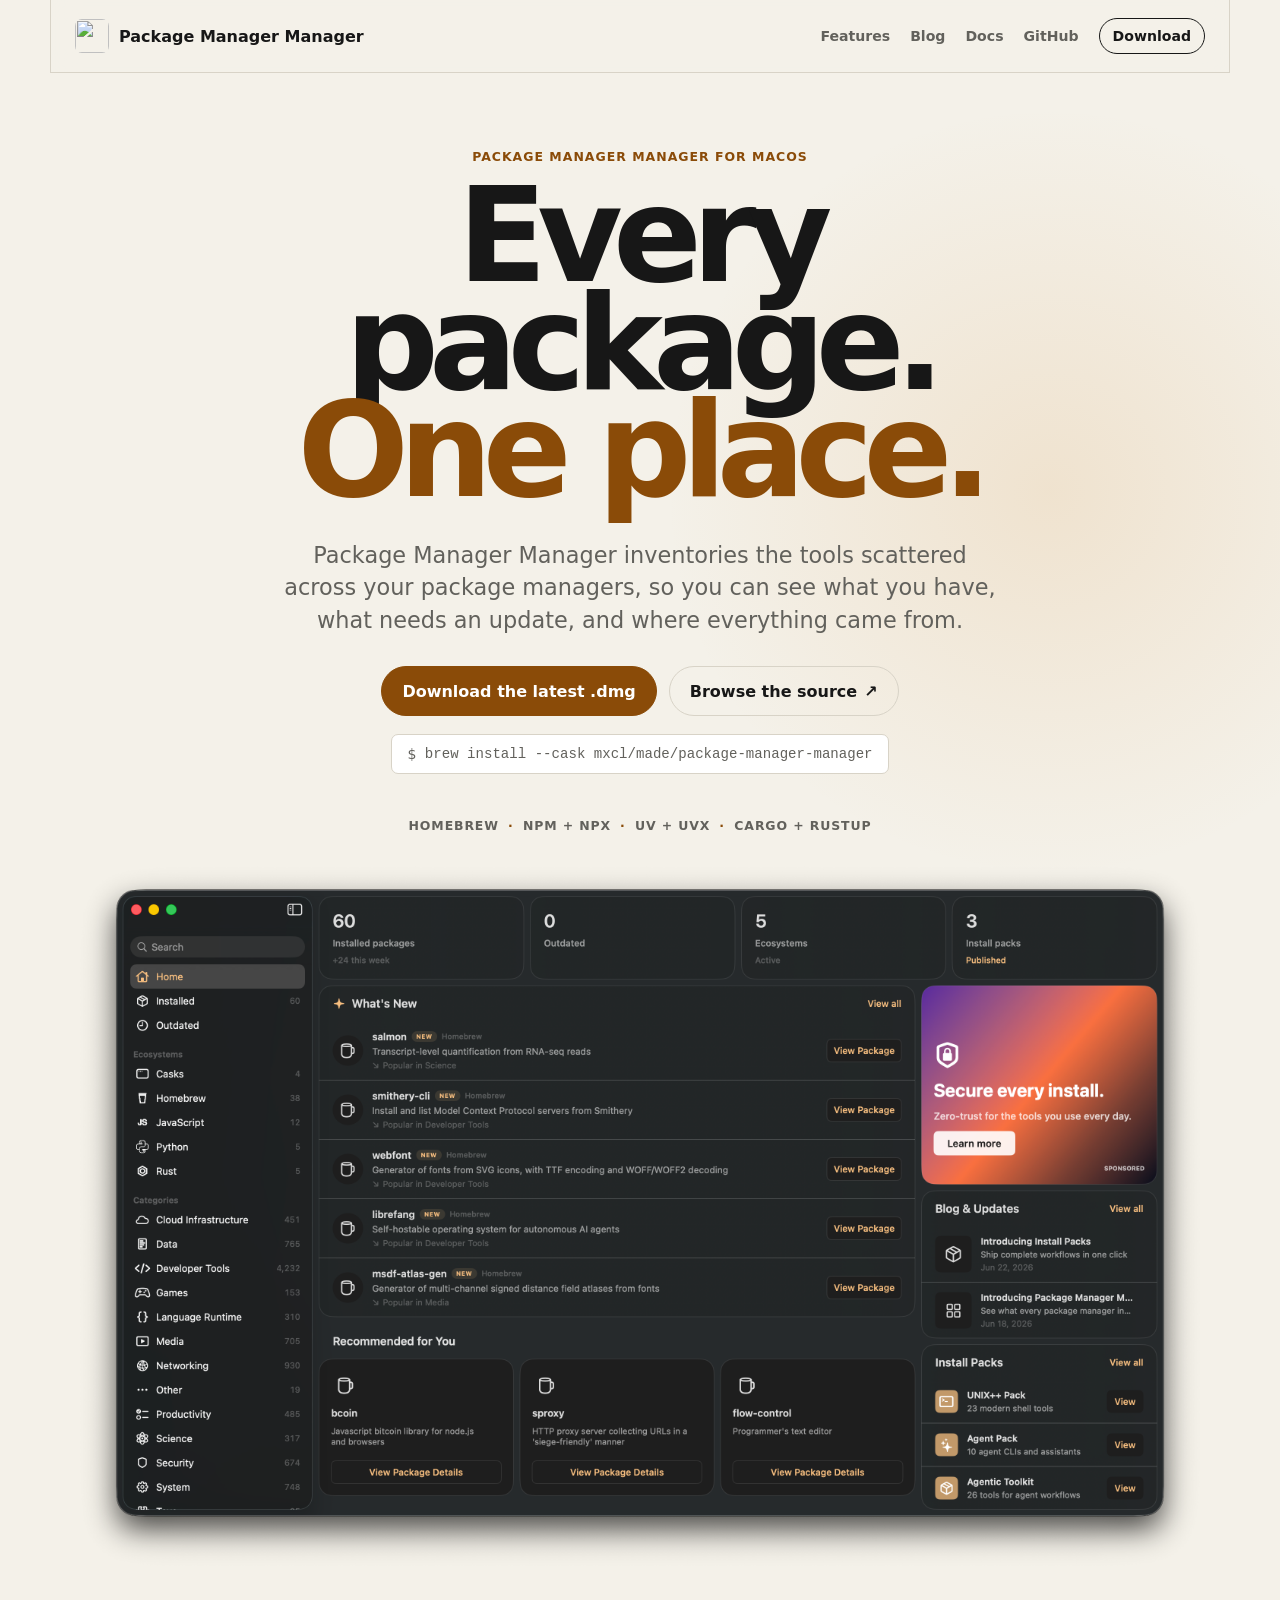
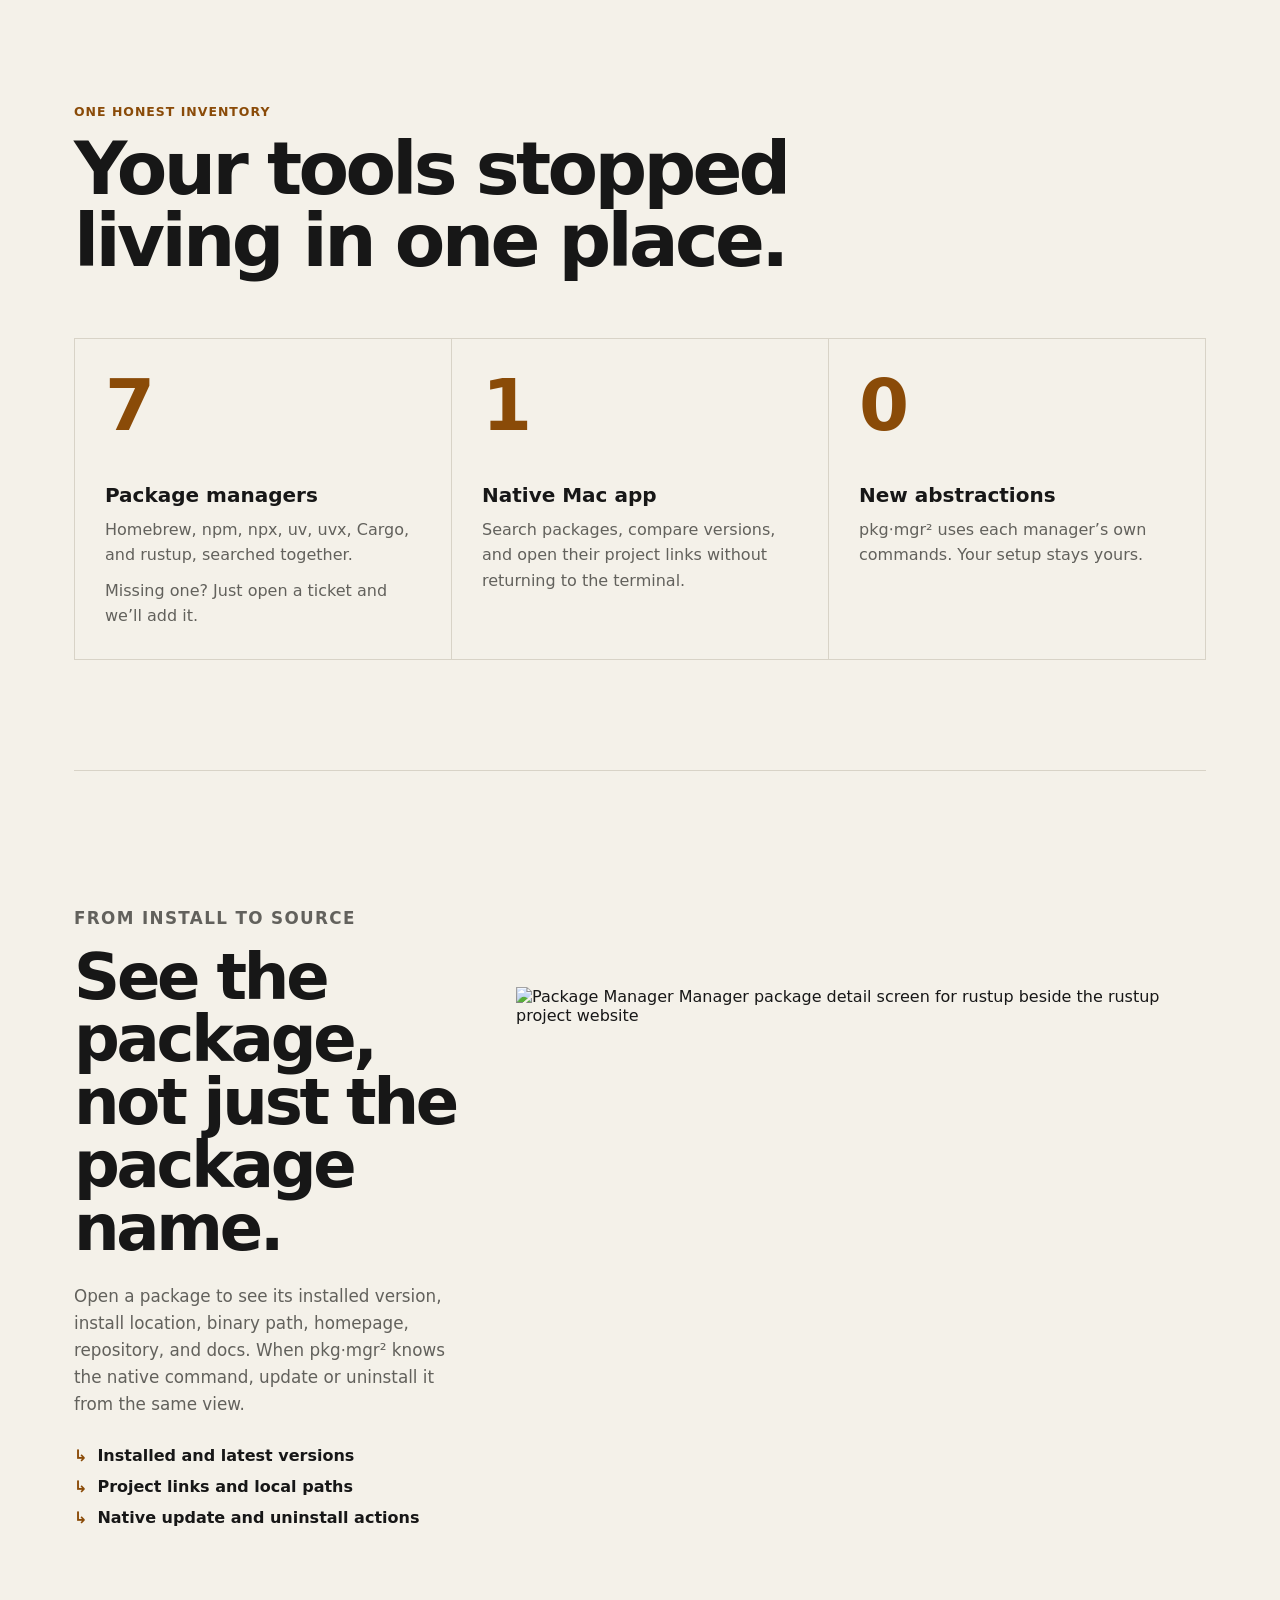
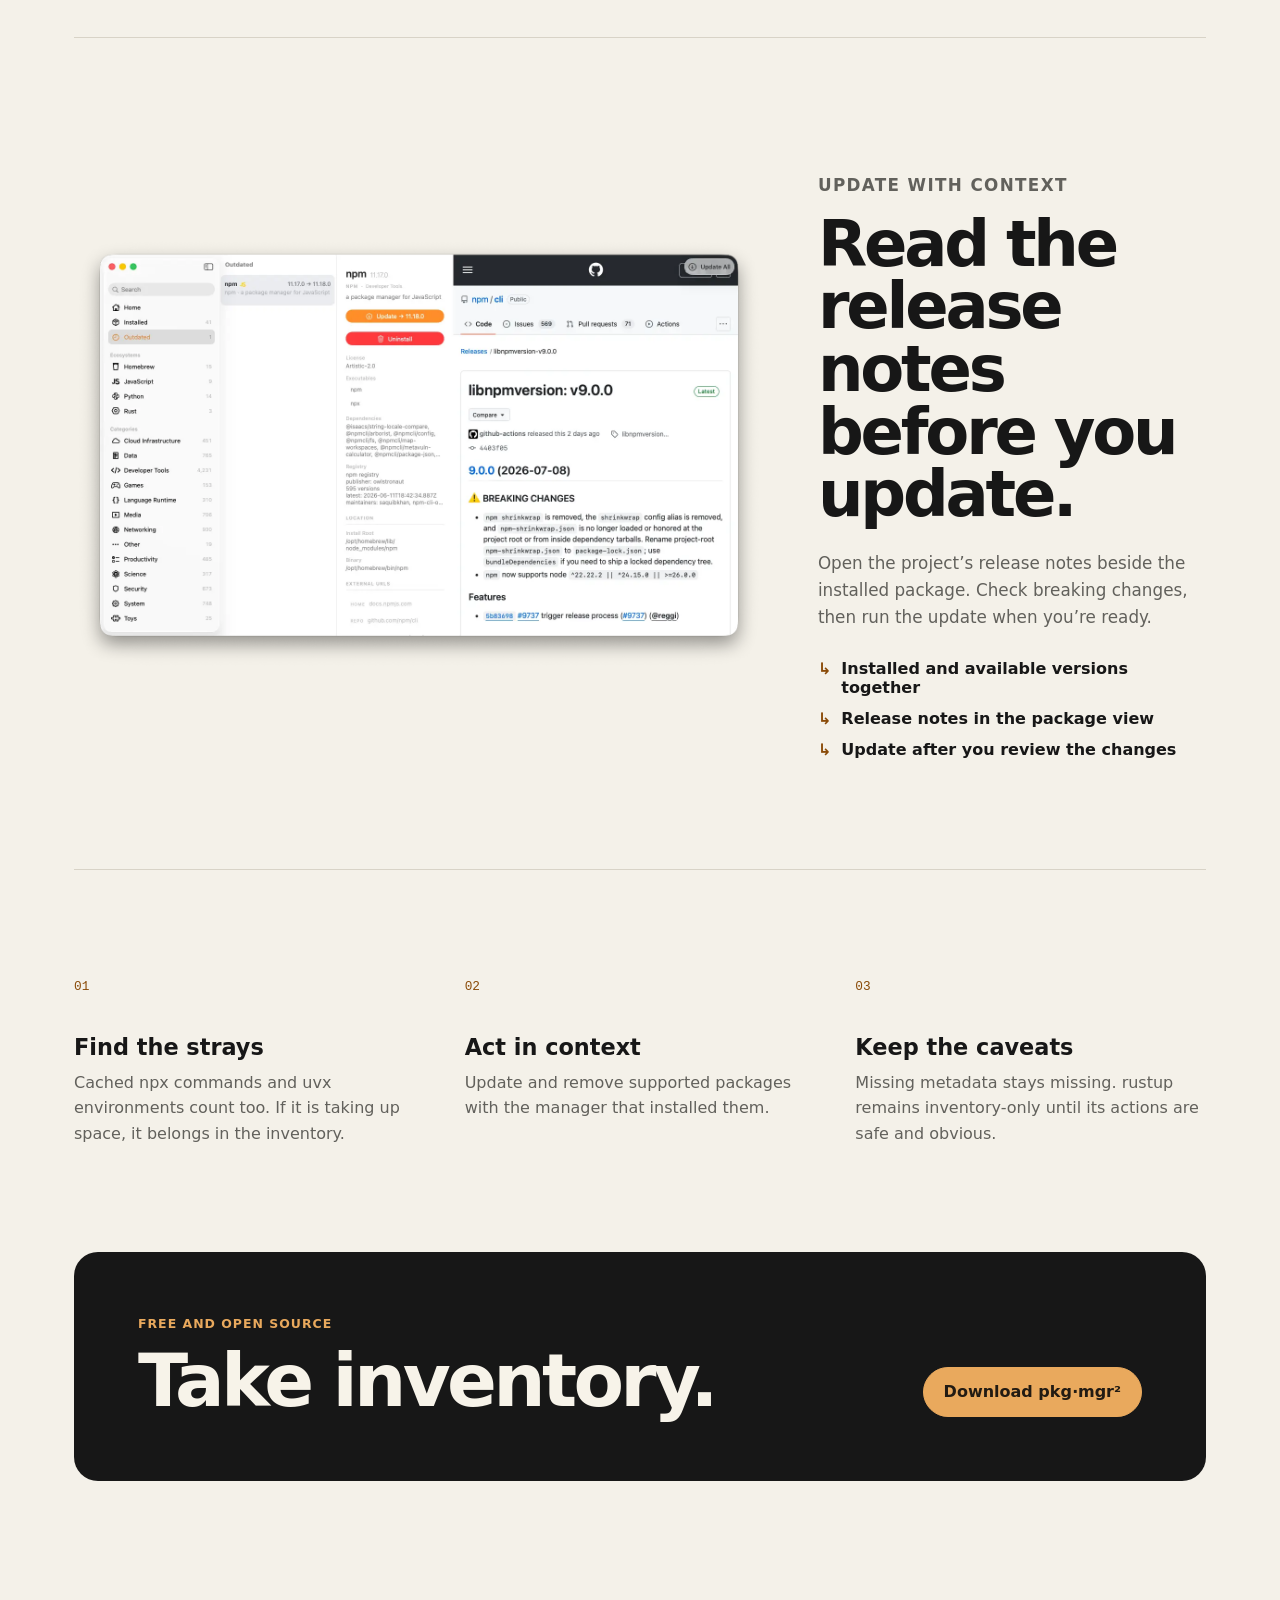
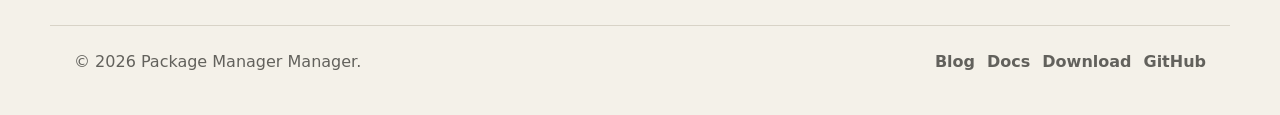
==== commit 7b7fe7b7: "Add Homebrew install command to landing page" ====
--- a/www/index.html
+++ b/www/index.html
@@ -59,6 +59,7 @@
             <a class="button primary button-large" href="https://github.com/mxcl/pmm/releases/latest">Download the latest .dmg</a>
             <a class="button button-large" href="https://github.com/mxcl/pmm">Browse the source <span aria-hidden="true">↗</span></a>
           </div>
+          <p class="install-command"><span aria-hidden="true">$</span> <code>brew install --cask mxcl/made/package-manager-manager</code></p>
         </div>
 
         <p class="manager-line" aria-label="Supported package managers">
--- a/www/styles.css
+++ b/www/styles.css
@@ -399,6 +399,24 @@
 .product-hero .hero-actions {
   justify-content: center;
   margin-top: 30px;
+}
+
+.install-command {
+  display: inline-flex;
+  max-width: 100%;
+  margin-top: 18px;
+  padding: 11px 15px;
+  overflow-x: auto;
+  border: 1px solid var(--line);
+  border-radius: 7px;
+  background: var(--panel);
+  color: var(--muted);
+  font-size: 0.88rem;
+  white-space: nowrap;
+}
+
+.install-command code {
+  margin-left: 0.6em;
 }
 
 .button-large {
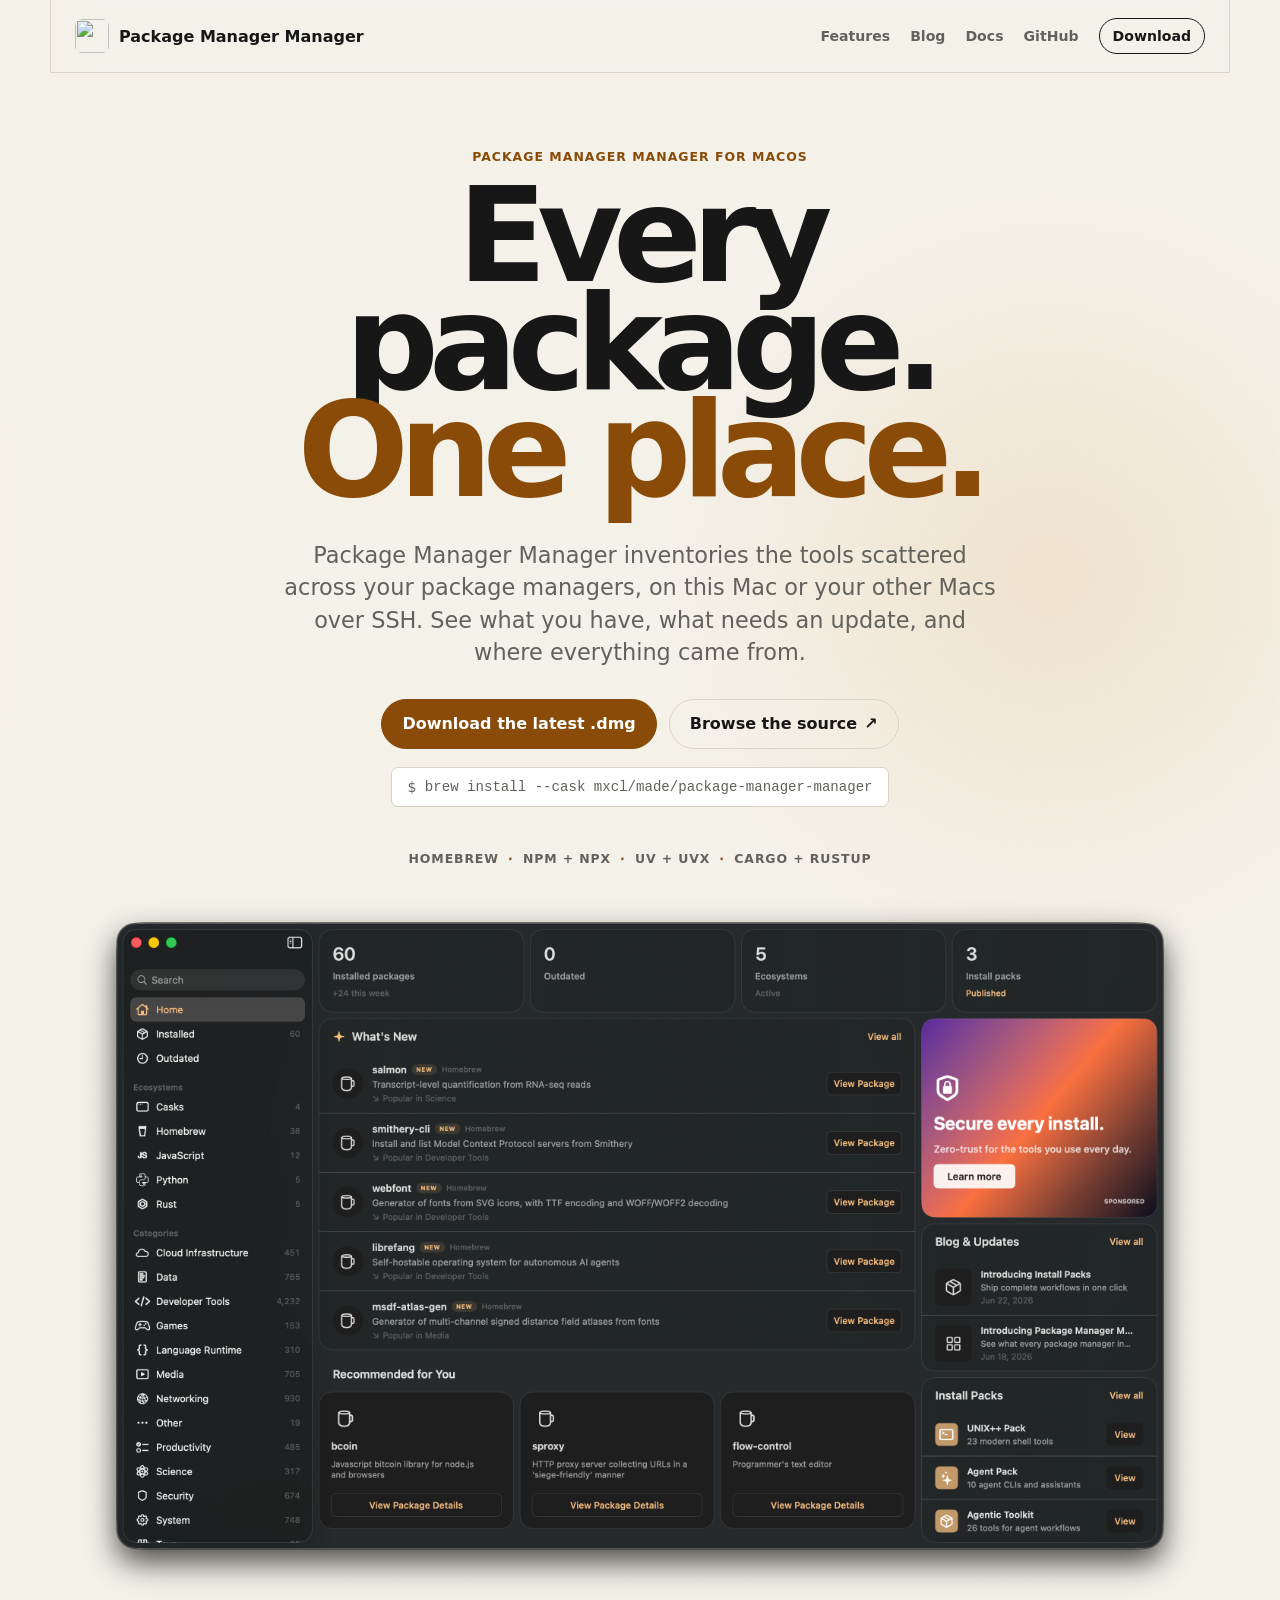
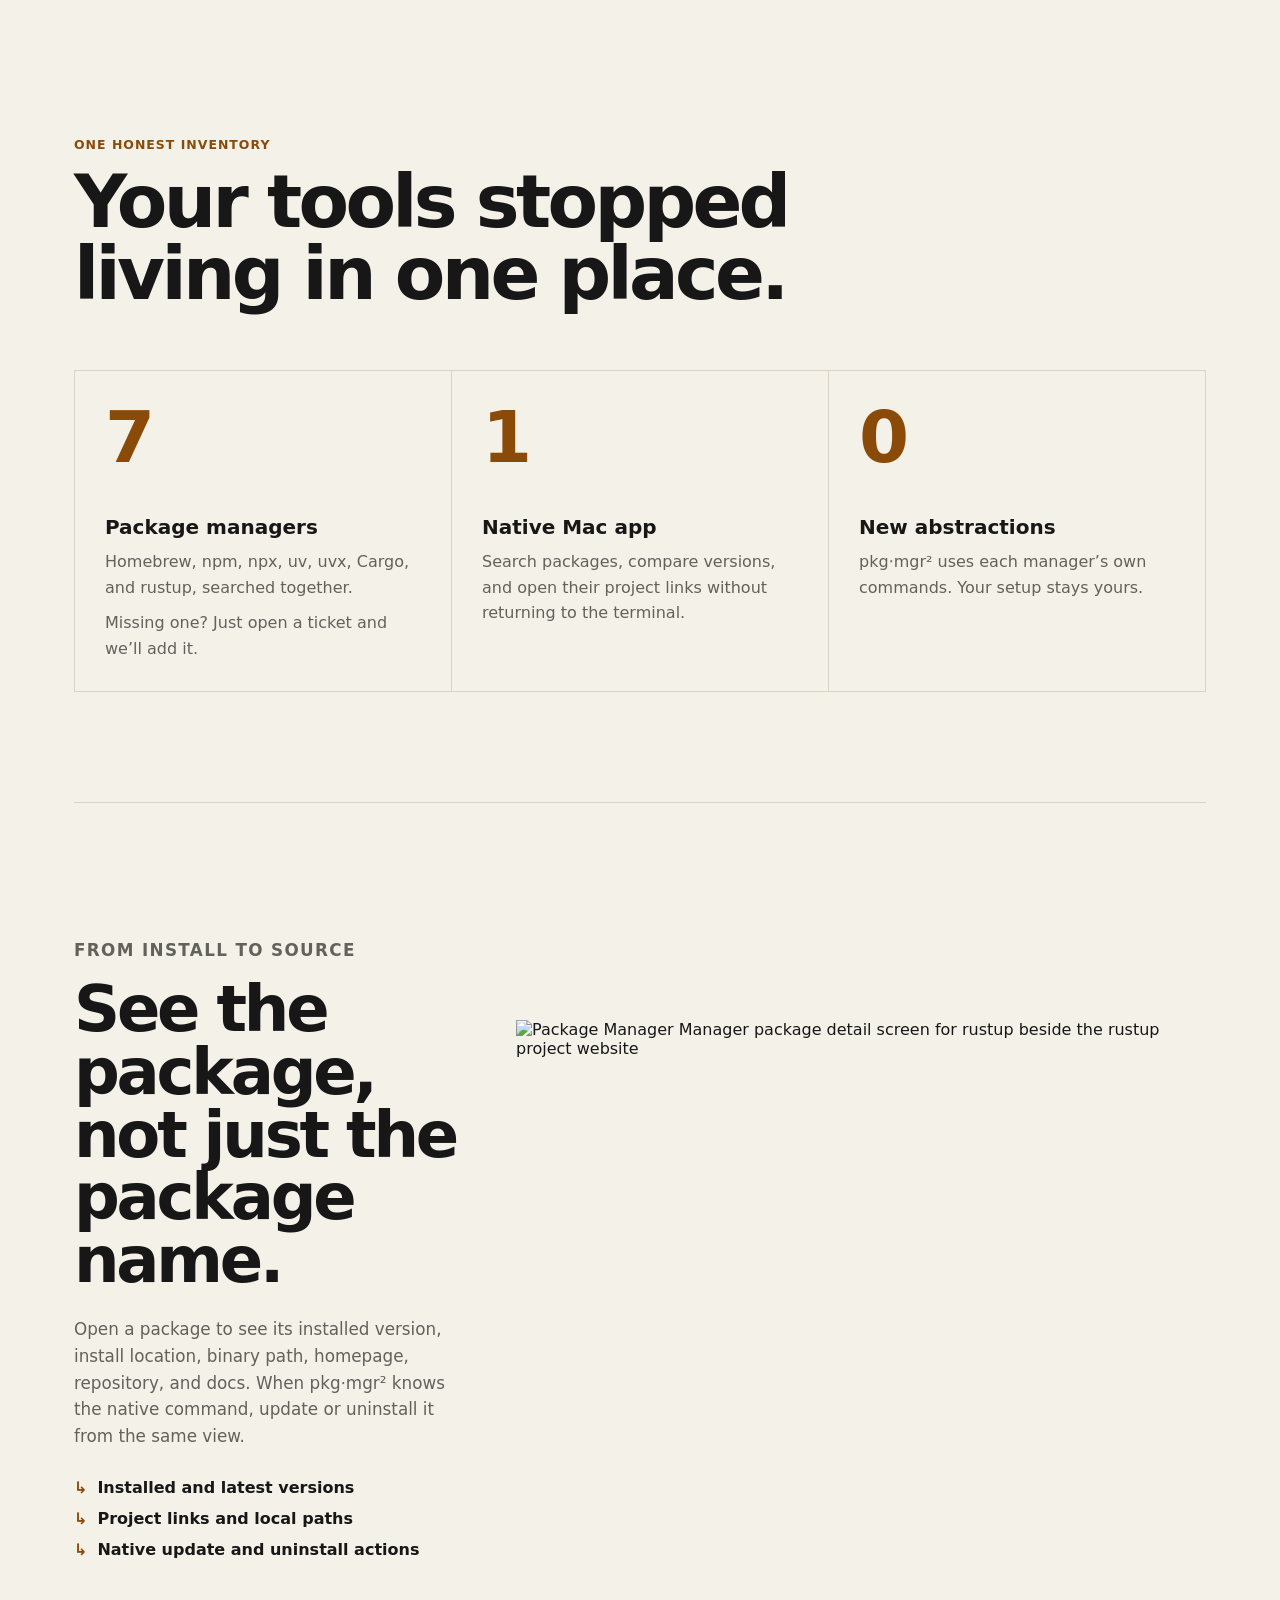
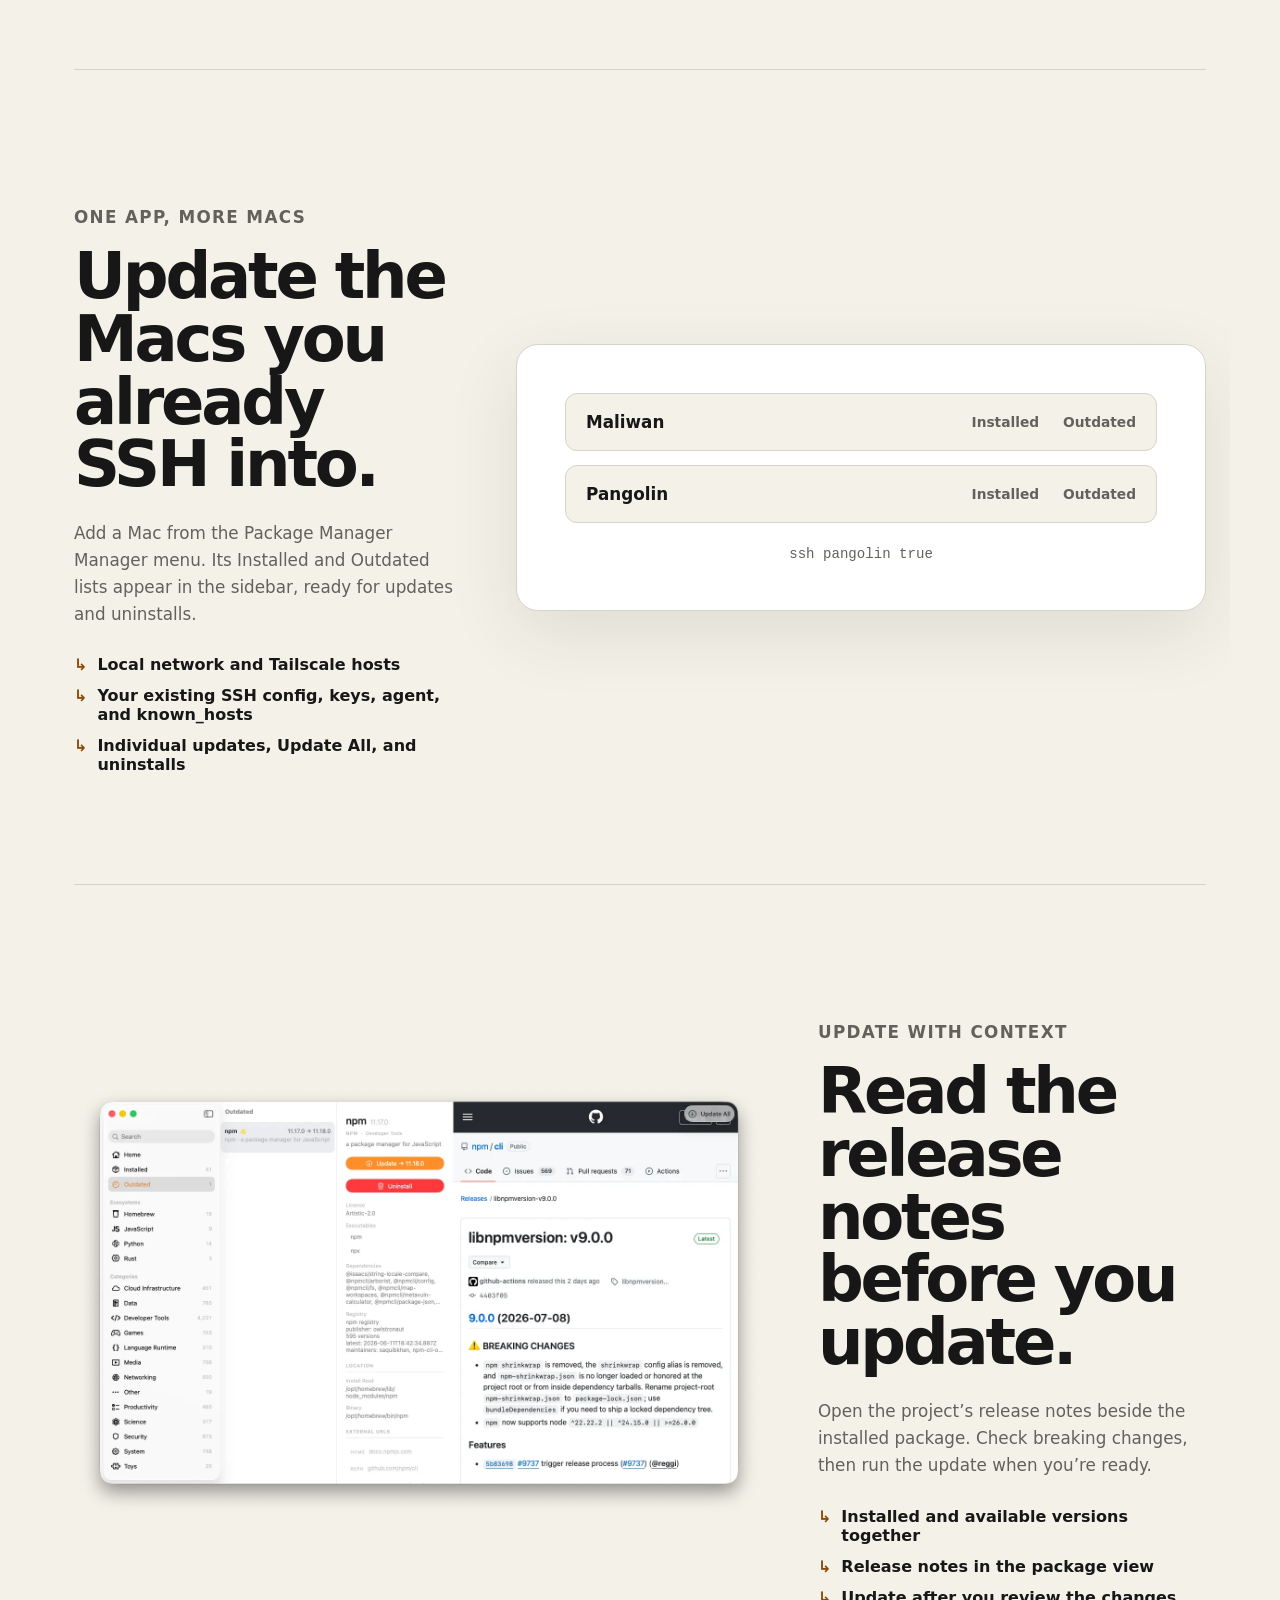
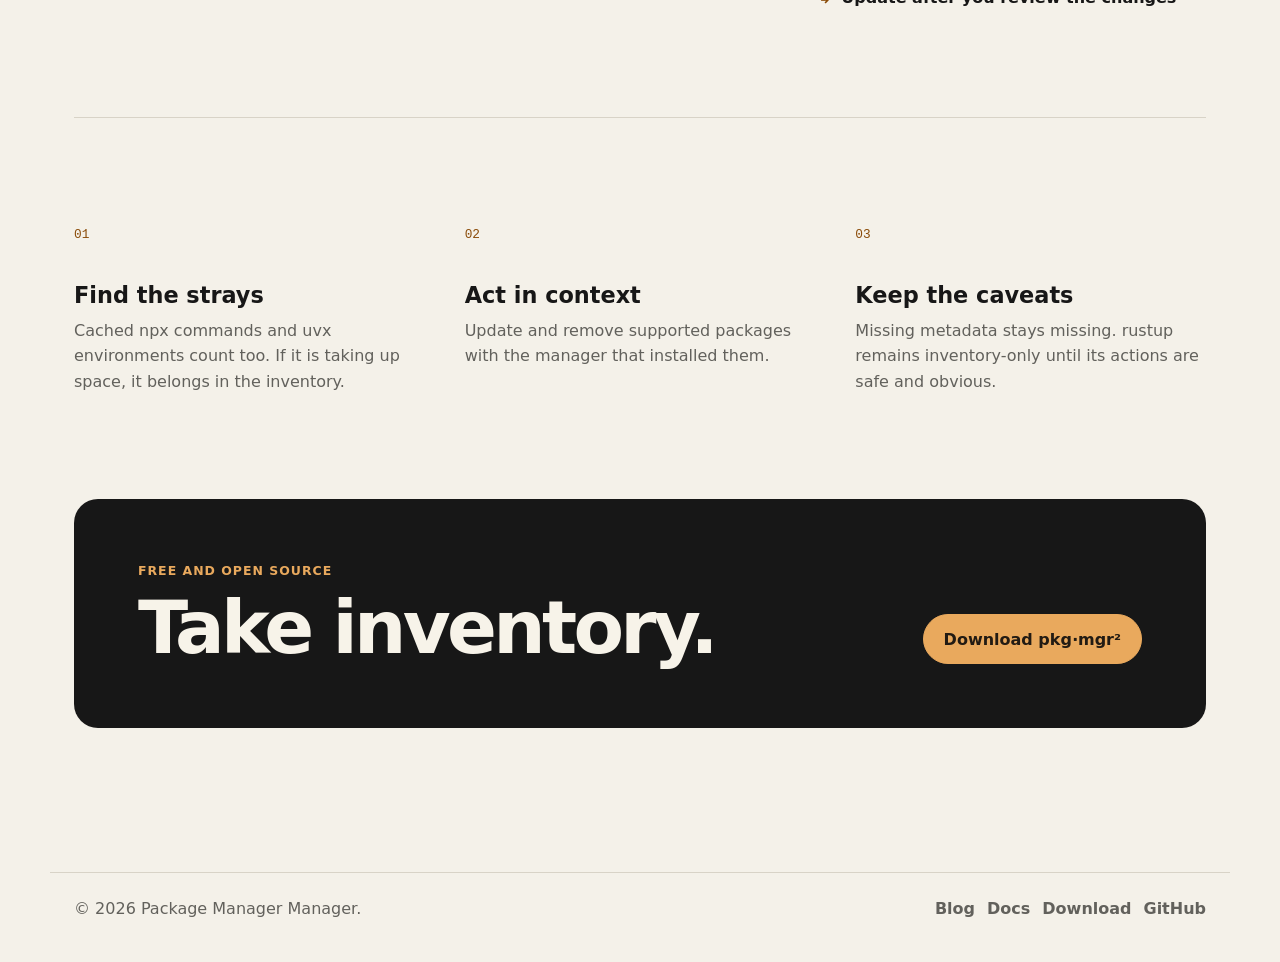
==== commit 8bf61d80: "Document remote host management" ====
--- a/www/index.html
+++ b/www/index.html
@@ -4,11 +4,11 @@
   <meta charset="UTF-8">
   <meta name="viewport" content="width=device-width, initial-scale=1.0">
   <title>The Package Manager Manager — Every package. One place.</title>
-  <meta name="description" content="The Package Manager Manager inventories Homebrew, npm, npx, uv, uvx, Cargo, and rustup packages in one Mac app.">
+  <meta name="description" content="Inventory and update Homebrew, npm, npx, uv, Cargo, and rustup packages across your Macs over SSH.">
   <meta property="og:type" content="website">
   <meta property="og:site_name" content="The Package Manager Manager">
   <meta property="og:title" content="The Package Manager Manager — Every package. One place.">
-  <meta property="og:description" content="See what every package manager installed, what is outdated, and where it came from.">
+  <meta property="og:description" content="See what every package manager installed and manage updates across your Macs over SSH.">
   <meta property="og:url" content="https://mxcl.dev/package-manager-manager/">
   <meta property="og:image" content="https://mxcl.dev/package-manager-manager/preview.png">
   <meta property="og:image:secure_url" content="https://mxcl.dev/package-manager-manager/preview.png">
@@ -18,7 +18,7 @@
   <meta property="og:image:alt" content="The Package Manager Manager showing every package in one Mac app">
   <meta name="twitter:card" content="summary_large_image">
   <meta name="twitter:title" content="The Package Manager Manager — Every package. One place.">
-  <meta name="twitter:description" content="See what every package manager installed, what is outdated, and where it came from.">
+  <meta name="twitter:description" content="See what every package manager installed and manage updates across your Macs over SSH.">
   <meta name="twitter:image" content="https://mxcl.dev/package-manager-manager/preview.png">
   <meta name="twitter:image:alt" content="The Package Manager Manager showing every package in one Mac app">
   <link rel="canonical" href="https://mxcl.dev/package-manager-manager/">
@@ -54,7 +54,7 @@
         <div class="hero-copy">
           <p class="eyebrow">Package Manager Manager for macOS</p>
           <h1 id="product-title">Every package.<br><span>One place.</span></h1>
-          <p class="lede">Package Manager Manager inventories the tools scattered across your package managers, so you can see what you have, what needs an update, and where everything came from.</p>
+          <p class="lede">Package Manager Manager inventories the tools scattered across your package managers, on this Mac or your other Macs over SSH. See what you have, what needs an update, and where everything came from.</p>
           <div class="hero-actions">
             <a class="button primary button-large" href="https://github.com/mxcl/pmm/releases/latest">Download the latest .dmg</a>
             <a class="button button-large" href="https://github.com/mxcl/pmm">Browse the source <span aria-hidden="true">↗</span></a>
@@ -108,6 +108,32 @@
         <figure class="product-shot detail-shot">
           <img src="./pmm-promo-2.webp" alt="Package Manager Manager package detail screen for rustup beside the rustup project website" width="2980" height="1872" loading="lazy" decoding="async">
         </figure>
+      </section>
+
+      <section class="package-story remote-story" id="remote-hosts" aria-labelledby="remote-hosts-title">
+        <div class="story-copy">
+          <p class="eyebrow">One app, more Macs</p>
+          <h2 id="remote-hosts-title">Update the Macs you already SSH into.</h2>
+          <p>Add a Mac from the Package Manager Manager menu. Its Installed and Outdated lists appear in the sidebar, ready for updates and uninstalls.</p>
+          <ul class="check-list">
+            <li>Local network and Tailscale hosts</li>
+            <li>Your existing SSH config, keys, agent, and known_hosts</li>
+            <li>Individual updates, Update All, and uninstalls</li>
+          </ul>
+        </div>
+        <div class="remote-hosts-card" aria-label="Two Macs managed from the Package Manager Manager sidebar">
+          <article>
+            <strong>Maliwan</strong>
+            <span>Installed</span>
+            <span>Outdated</span>
+          </article>
+          <article>
+            <strong>Pangolin</strong>
+            <span>Installed</span>
+            <span>Outdated</span>
+          </article>
+          <p><code>ssh pangolin true</code></p>
+        </div>
       </section>
 
       <section class="package-story release-story" id="release-notes" aria-labelledby="release-story-title">
--- a/www/styles.css
+++ b/www/styles.css
@@ -527,6 +527,44 @@
 
 .release-story {
   grid-template-columns: minmax(0, 1.28fr) minmax(300px, 0.72fr);
+}
+
+.remote-hosts-card {
+  display: grid;
+  gap: 14px;
+  padding: clamp(24px, 5vw, 48px);
+  border: 1px solid var(--line);
+  border-radius: 22px;
+  background: var(--panel);
+  box-shadow: 0 22px 70px rgb(44 35 24 / 0.1);
+}
+
+.remote-hosts-card article {
+  display: grid;
+  grid-template-columns: minmax(0, 1fr) auto auto;
+  gap: 24px;
+  align-items: center;
+  padding: 18px 20px;
+  border: 1px solid var(--line);
+  border-radius: 12px;
+  background: var(--bg);
+}
+
+.remote-hosts-card strong {
+  font-size: 1.05rem;
+}
+
+.remote-hosts-card span {
+  color: var(--muted);
+  font-size: 0.86rem;
+  font-weight: 700;
+}
+
+.remote-hosts-card p {
+  margin-top: 8px;
+  color: var(--muted);
+  font-size: 0.88rem;
+  text-align: center;
 }
 
 .story-copy h2 {
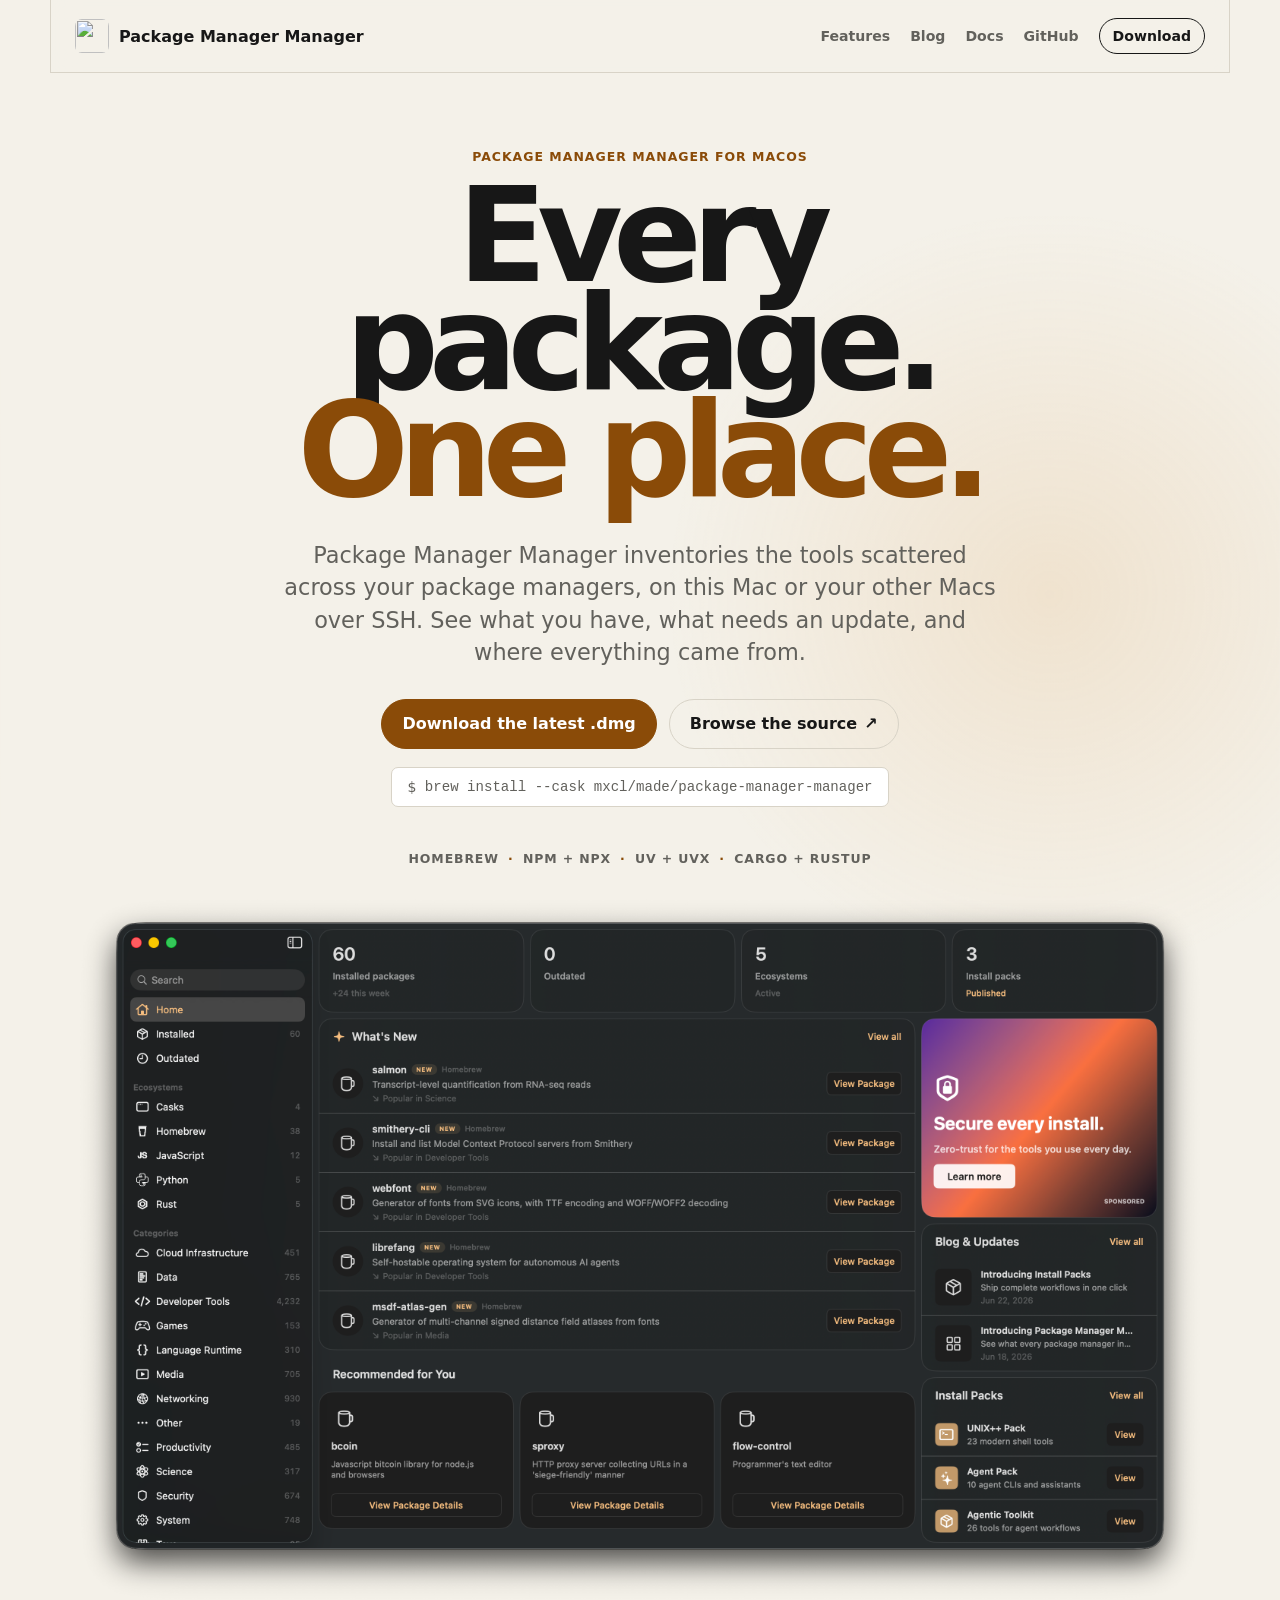
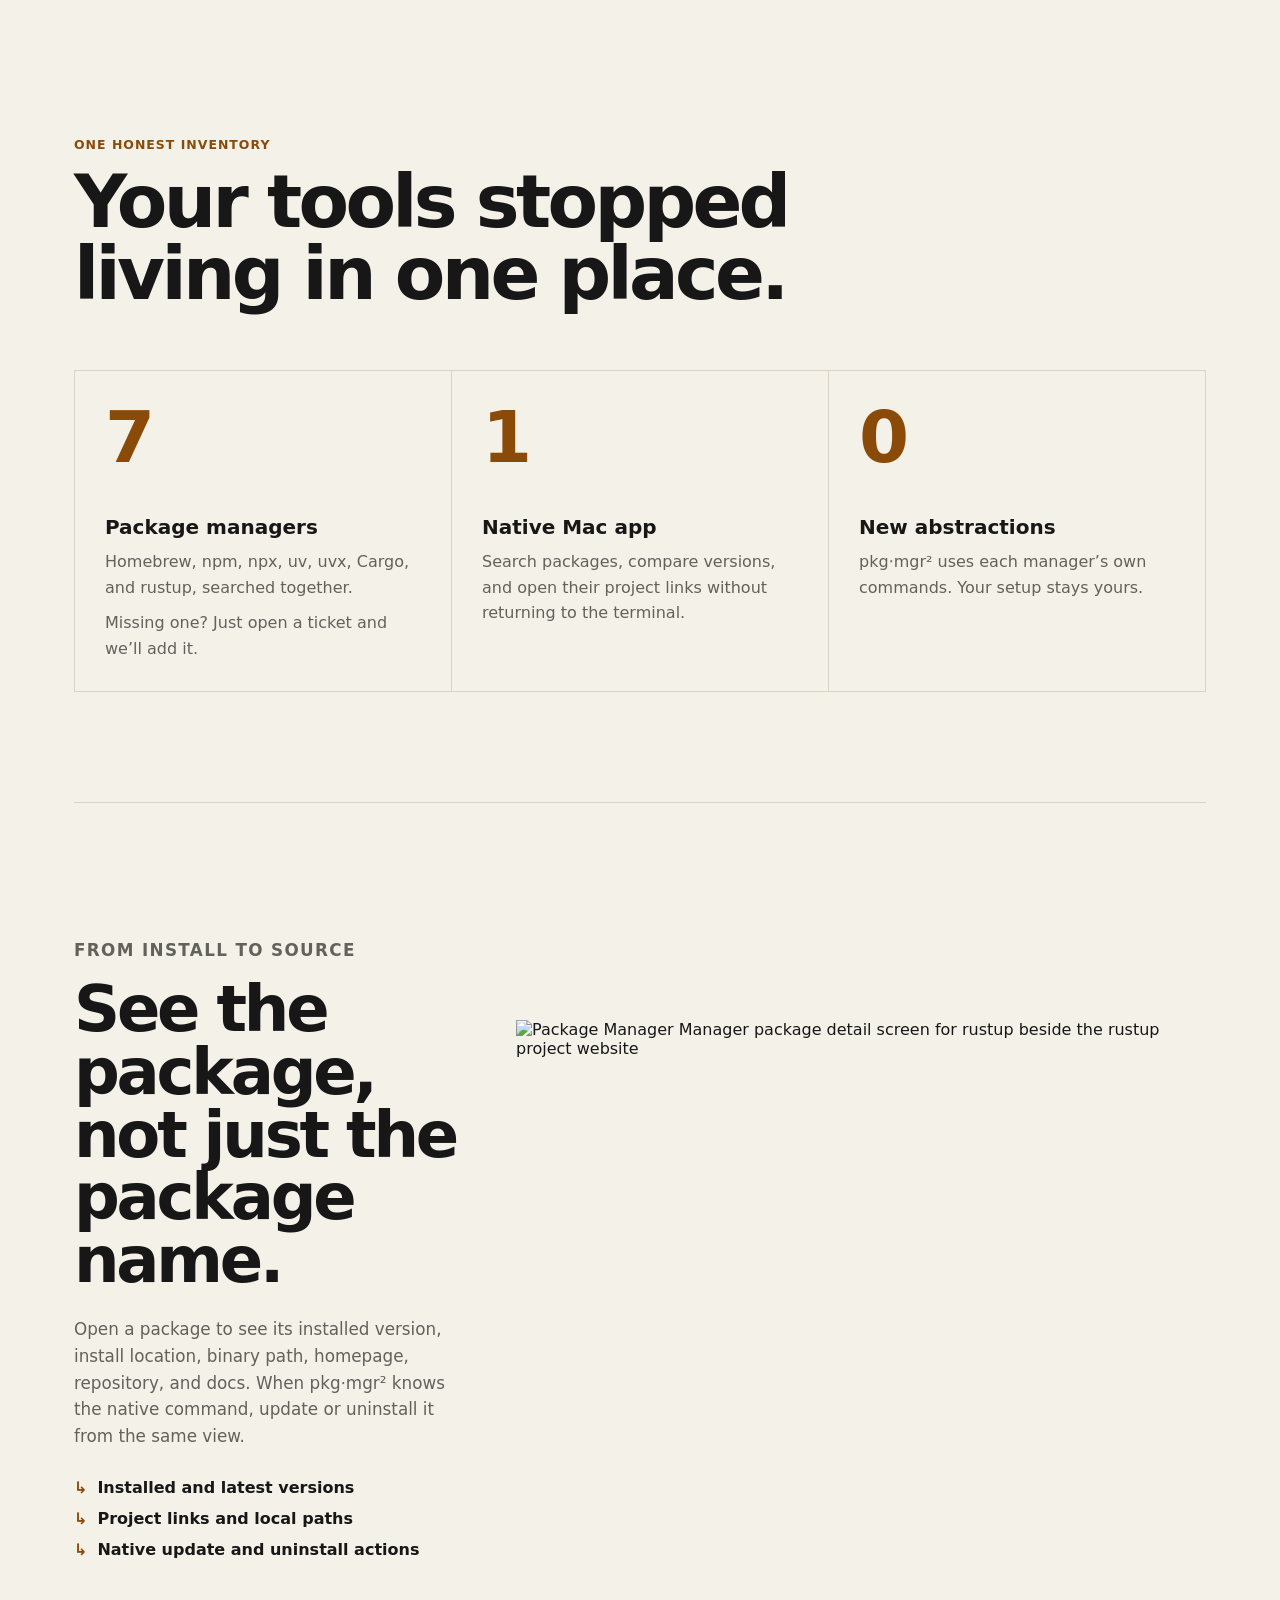
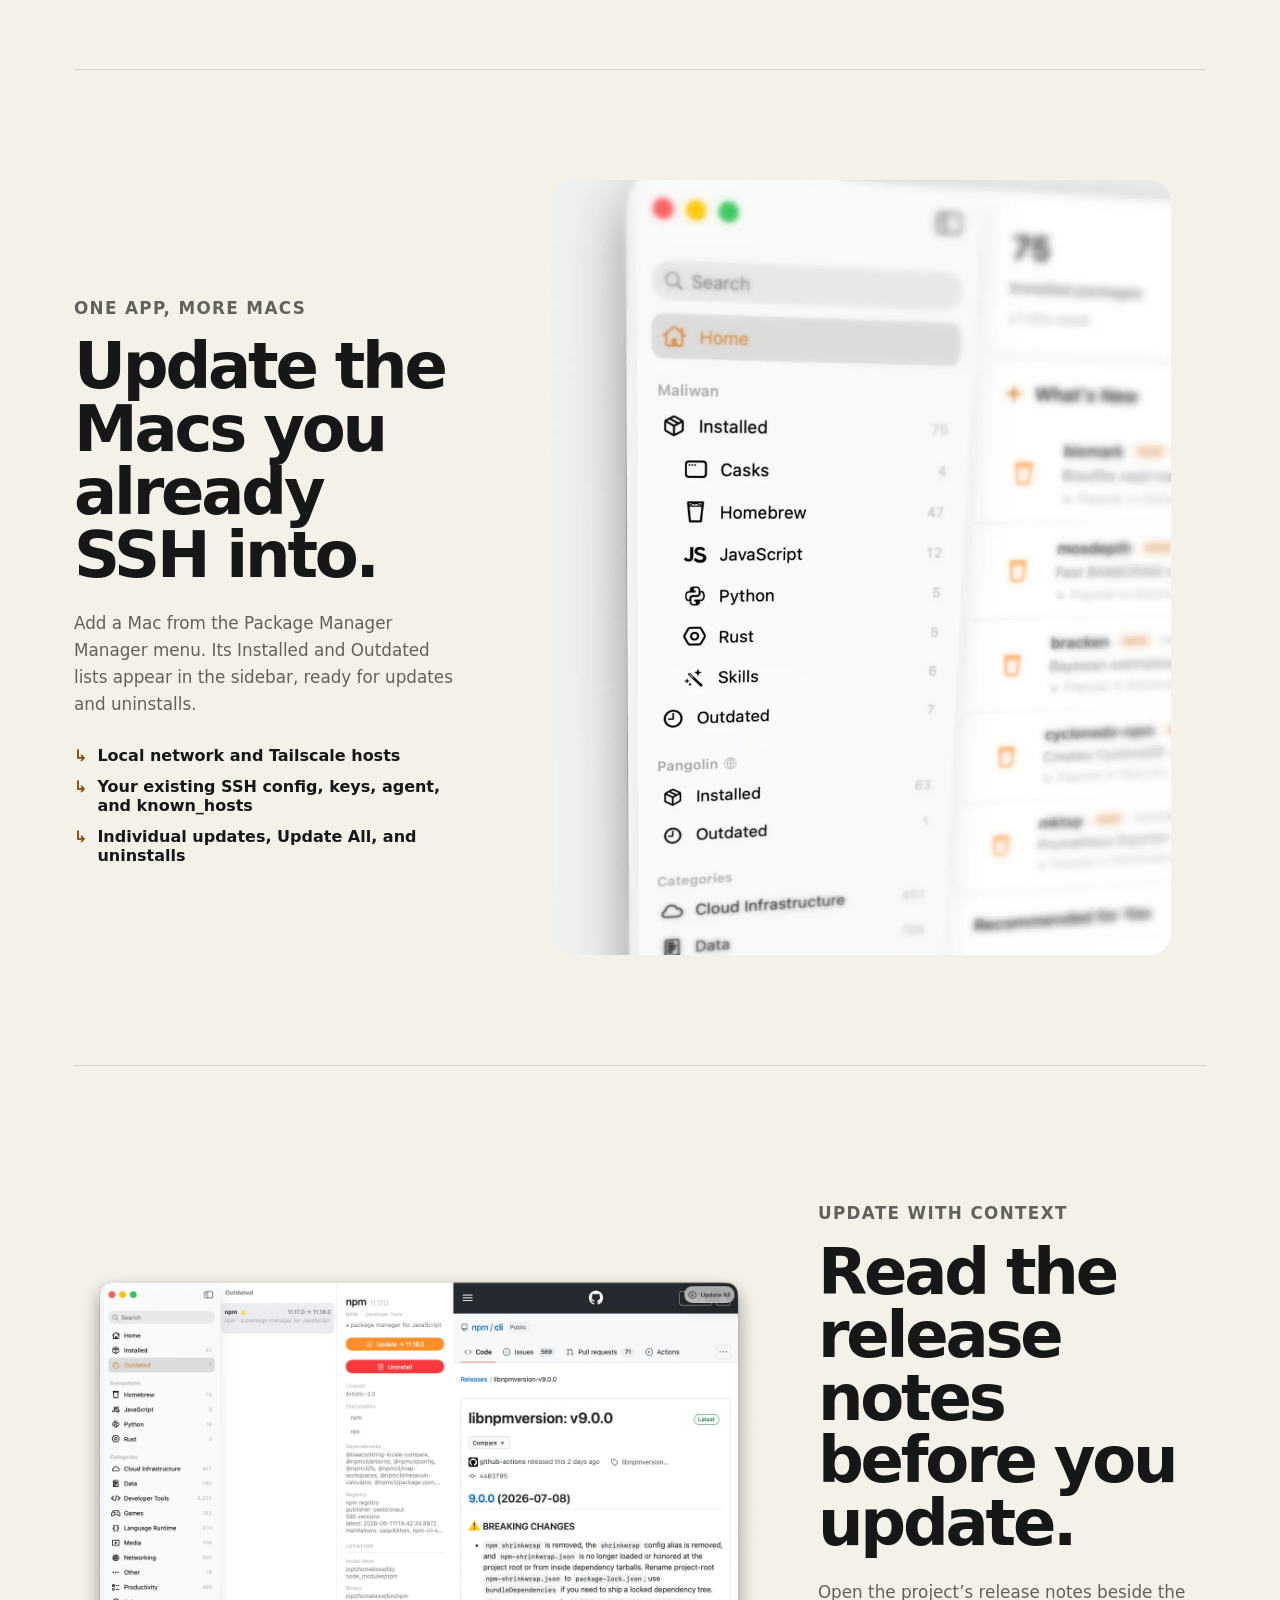
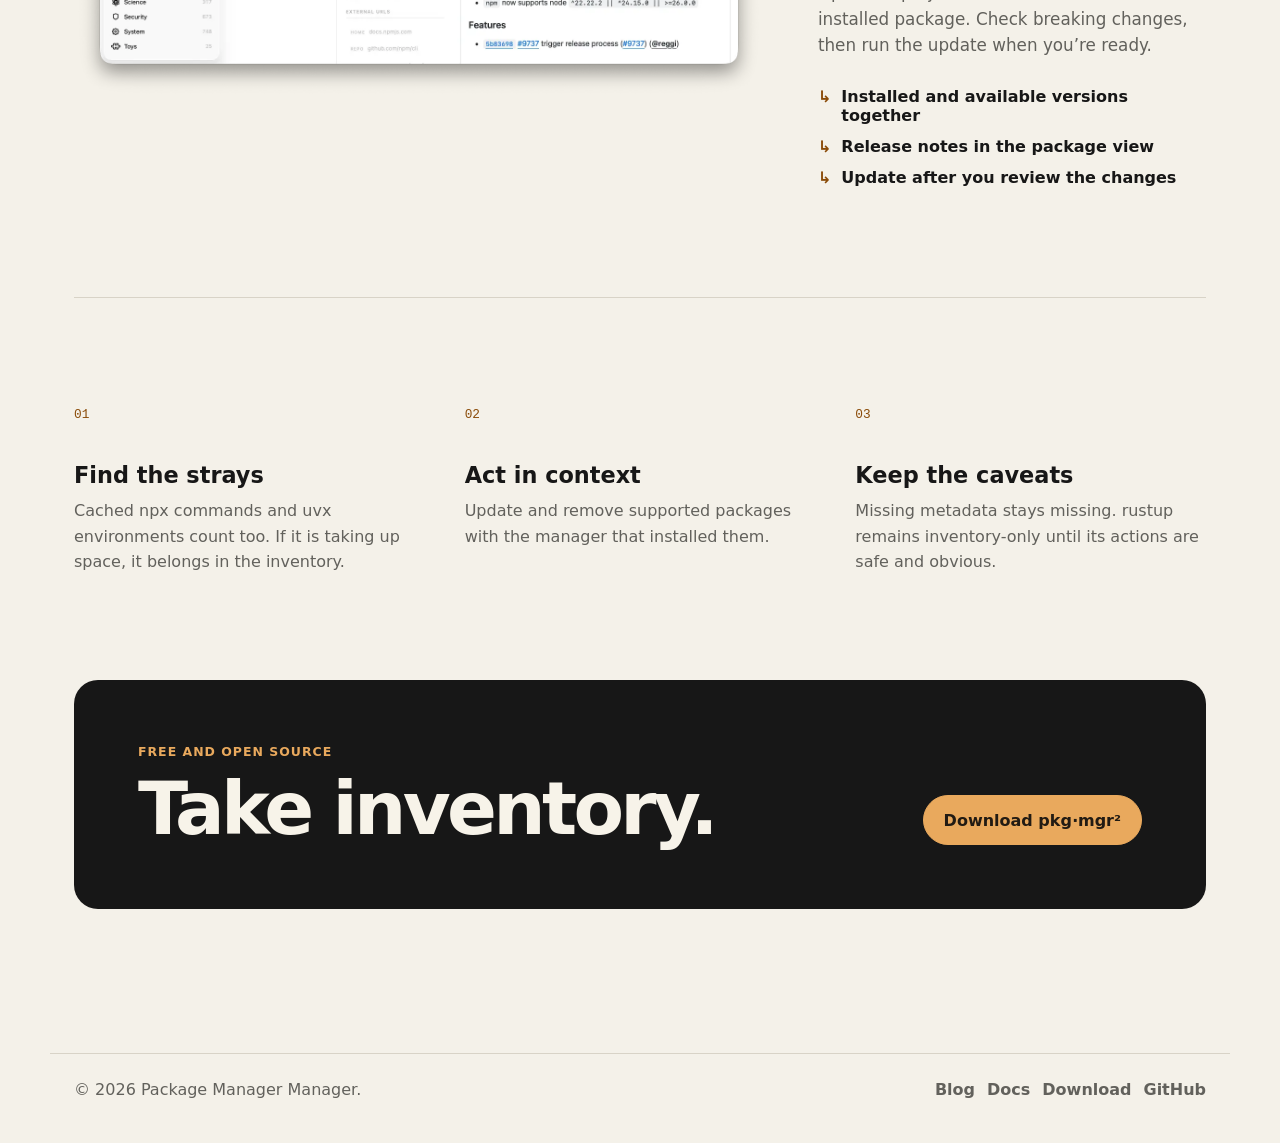
==== commit 0bc0d9c2: "Use remote Macs screenshot on landing page" ====
--- a/www/index.html
+++ b/www/index.html
@@ -121,19 +121,9 @@
             <li>Individual updates, Update All, and uninstalls</li>
           </ul>
         </div>
-        <div class="remote-hosts-card" aria-label="Two Macs managed from the Package Manager Manager sidebar">
-          <article>
-            <strong>Maliwan</strong>
-            <span>Installed</span>
-            <span>Outdated</span>
-          </article>
-          <article>
-            <strong>Pangolin</strong>
-            <span>Installed</span>
-            <span>Outdated</span>
-          </article>
-          <p><code>ssh pangolin true</code></p>
-        </div>
+        <figure class="product-shot remote-shot">
+          <img src="./pmm-manage-other-macs.webp" alt="Package Manager Manager showing installed and outdated packages on the local Mac Maliwan and remote Mac Pangolin" width="1080" height="1350" loading="lazy" decoding="async">
+        </figure>
       </section>
 
       <section class="package-story release-story" id="release-notes" aria-labelledby="release-story-title">
--- a/www/styles.css
+++ b/www/styles.css
@@ -529,42 +529,14 @@
   grid-template-columns: minmax(0, 1.28fr) minmax(300px, 0.72fr);
 }
 
-.remote-hosts-card {
-  display: grid;
-  gap: 14px;
-  padding: clamp(24px, 5vw, 48px);
-  border: 1px solid var(--line);
+.remote-shot {
+  width: min(100%, 620px);
+  justify-self: center;
+}
+
+.remote-shot img {
+  aspect-ratio: 4 / 5;
   border-radius: 22px;
-  background: var(--panel);
-  box-shadow: 0 22px 70px rgb(44 35 24 / 0.1);
-}
-
-.remote-hosts-card article {
-  display: grid;
-  grid-template-columns: minmax(0, 1fr) auto auto;
-  gap: 24px;
-  align-items: center;
-  padding: 18px 20px;
-  border: 1px solid var(--line);
-  border-radius: 12px;
-  background: var(--bg);
-}
-
-.remote-hosts-card strong {
-  font-size: 1.05rem;
-}
-
-.remote-hosts-card span {
-  color: var(--muted);
-  font-size: 0.86rem;
-  font-weight: 700;
-}
-
-.remote-hosts-card p {
-  margin-top: 8px;
-  color: var(--muted);
-  font-size: 0.88rem;
-  text-align: center;
 }
 
 .story-copy h2 {
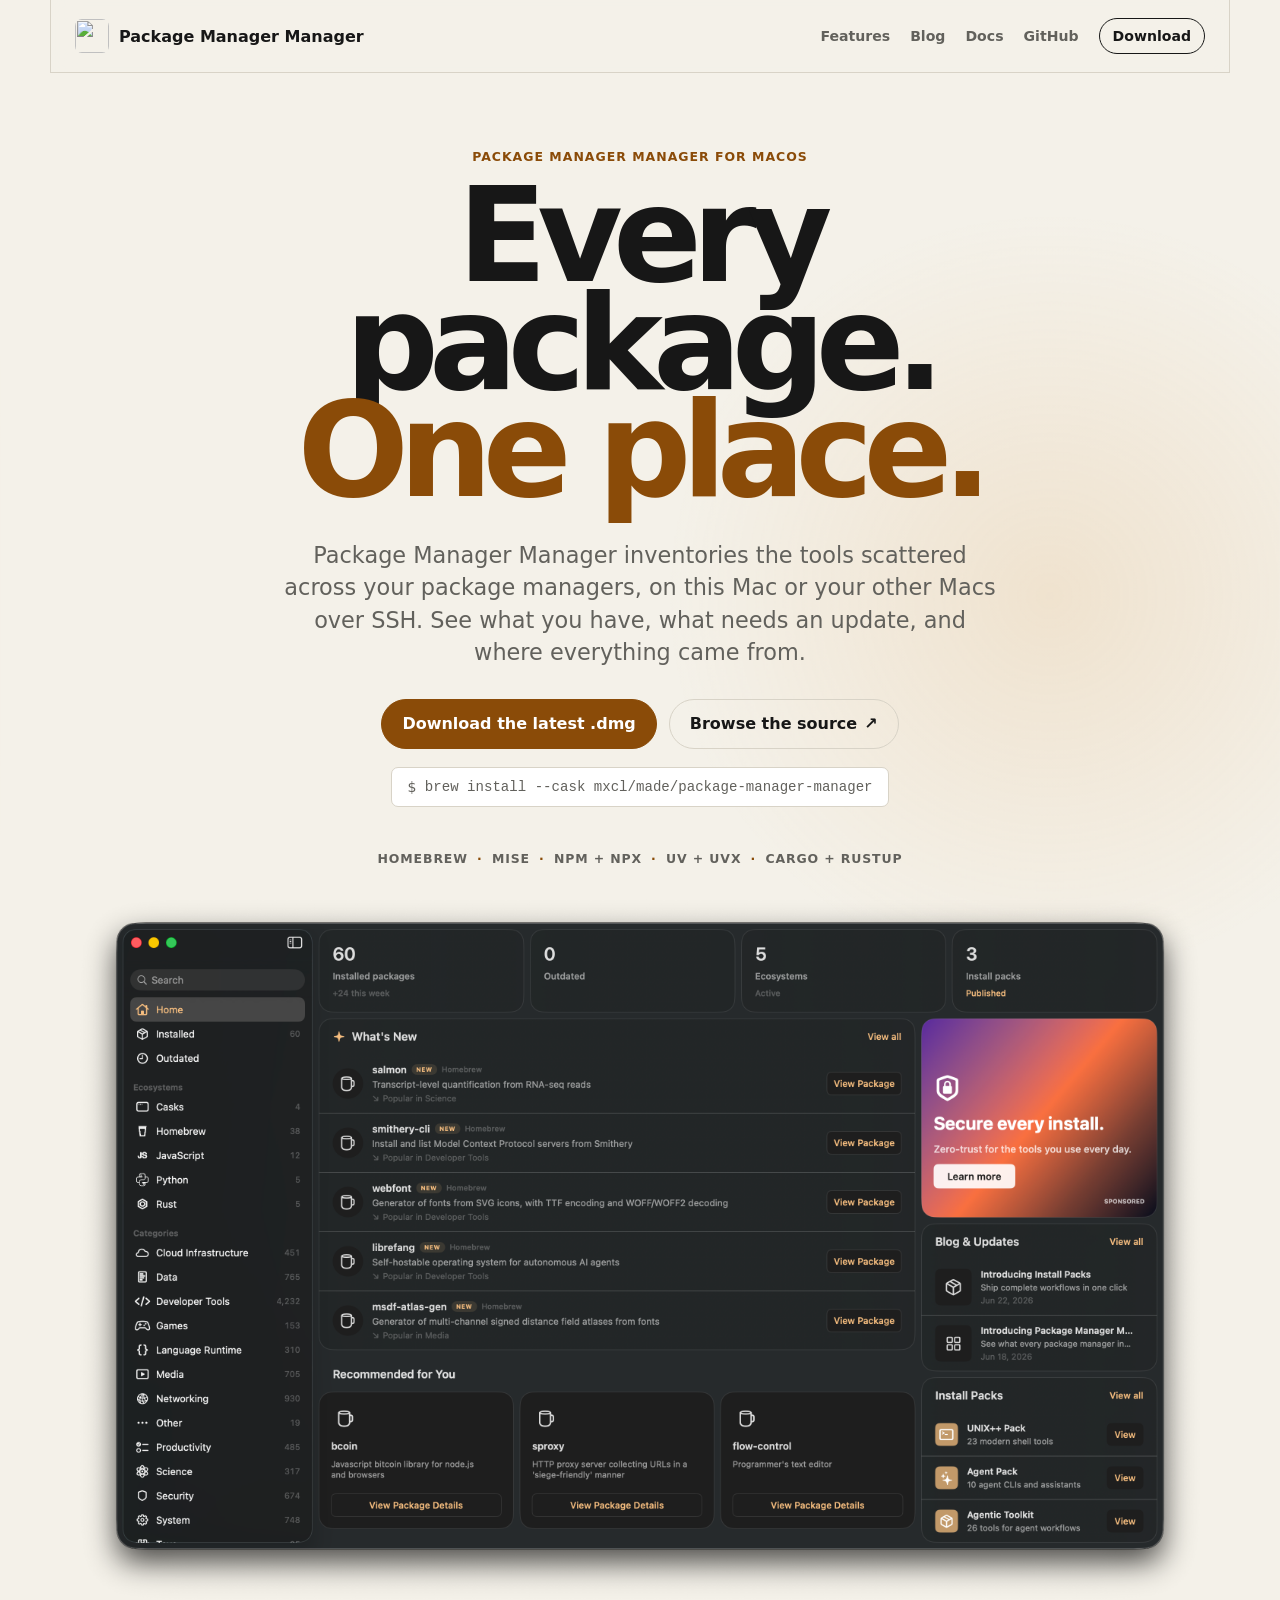
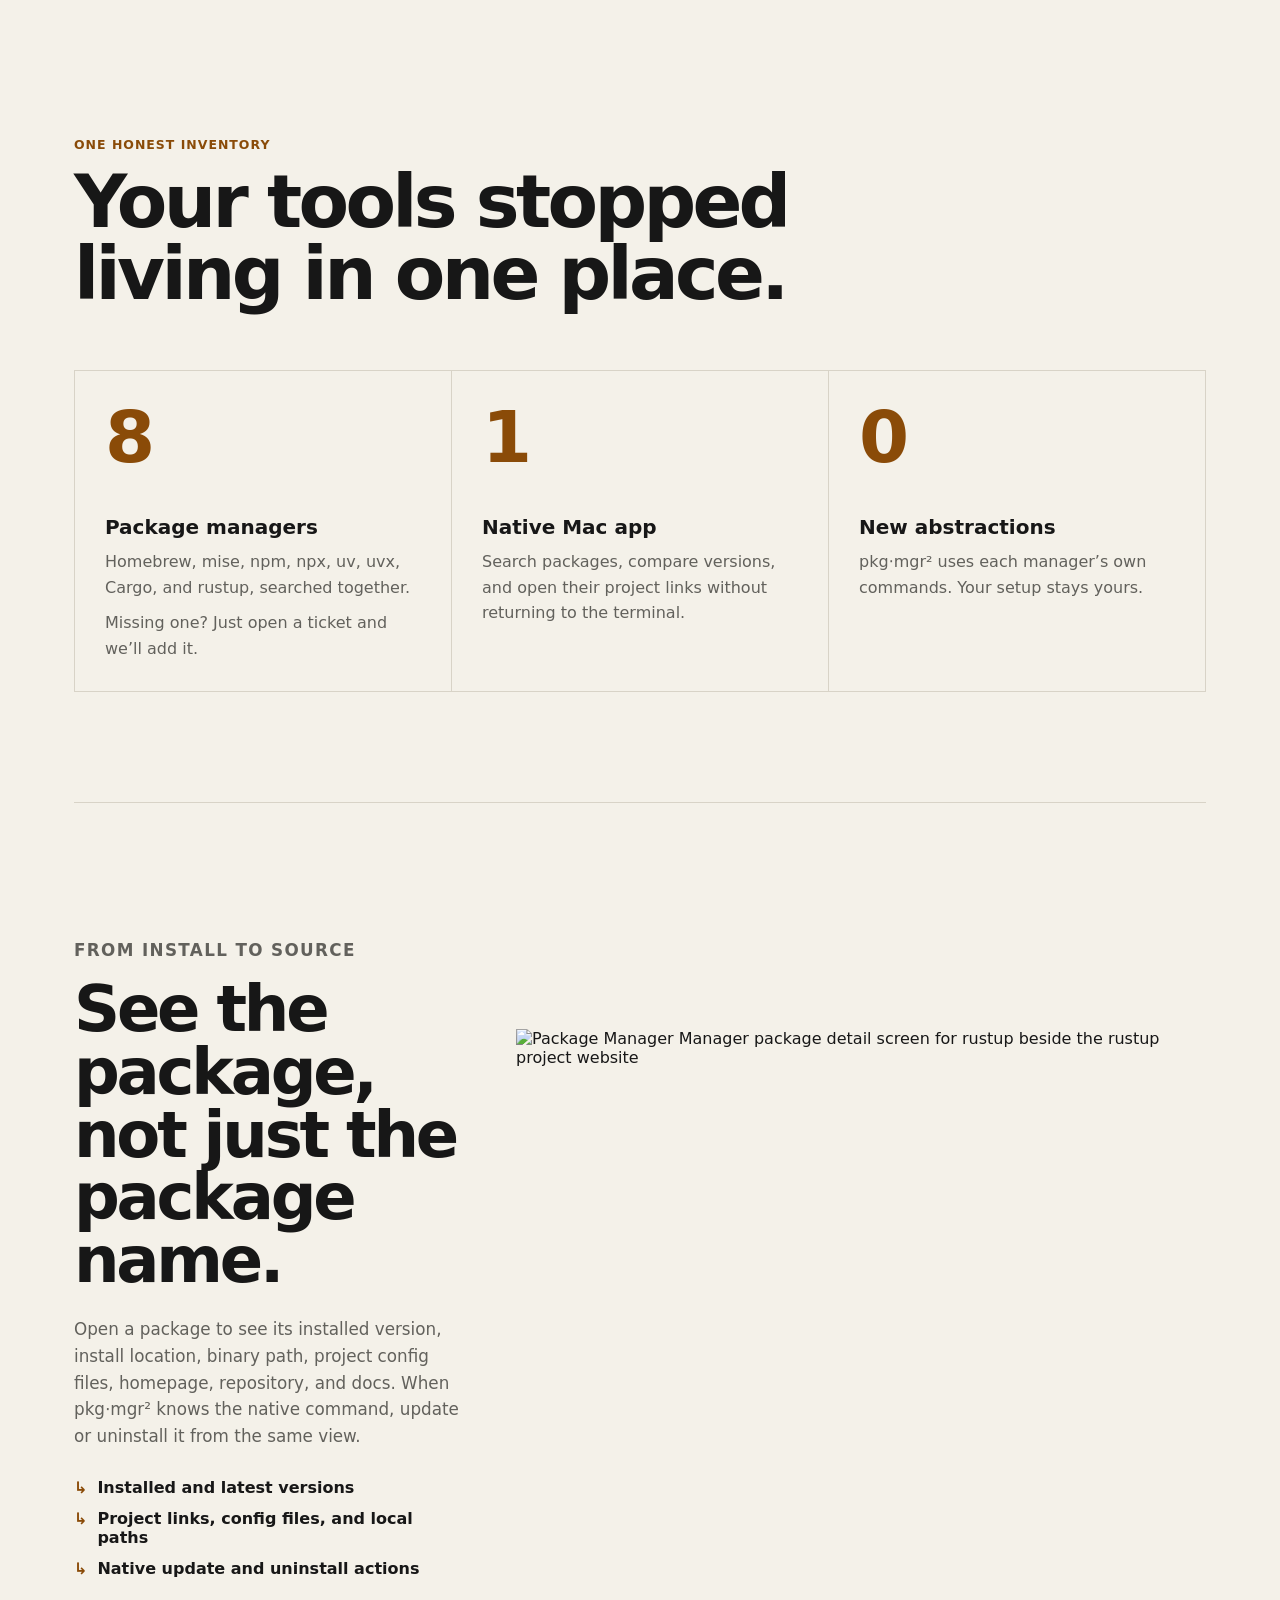
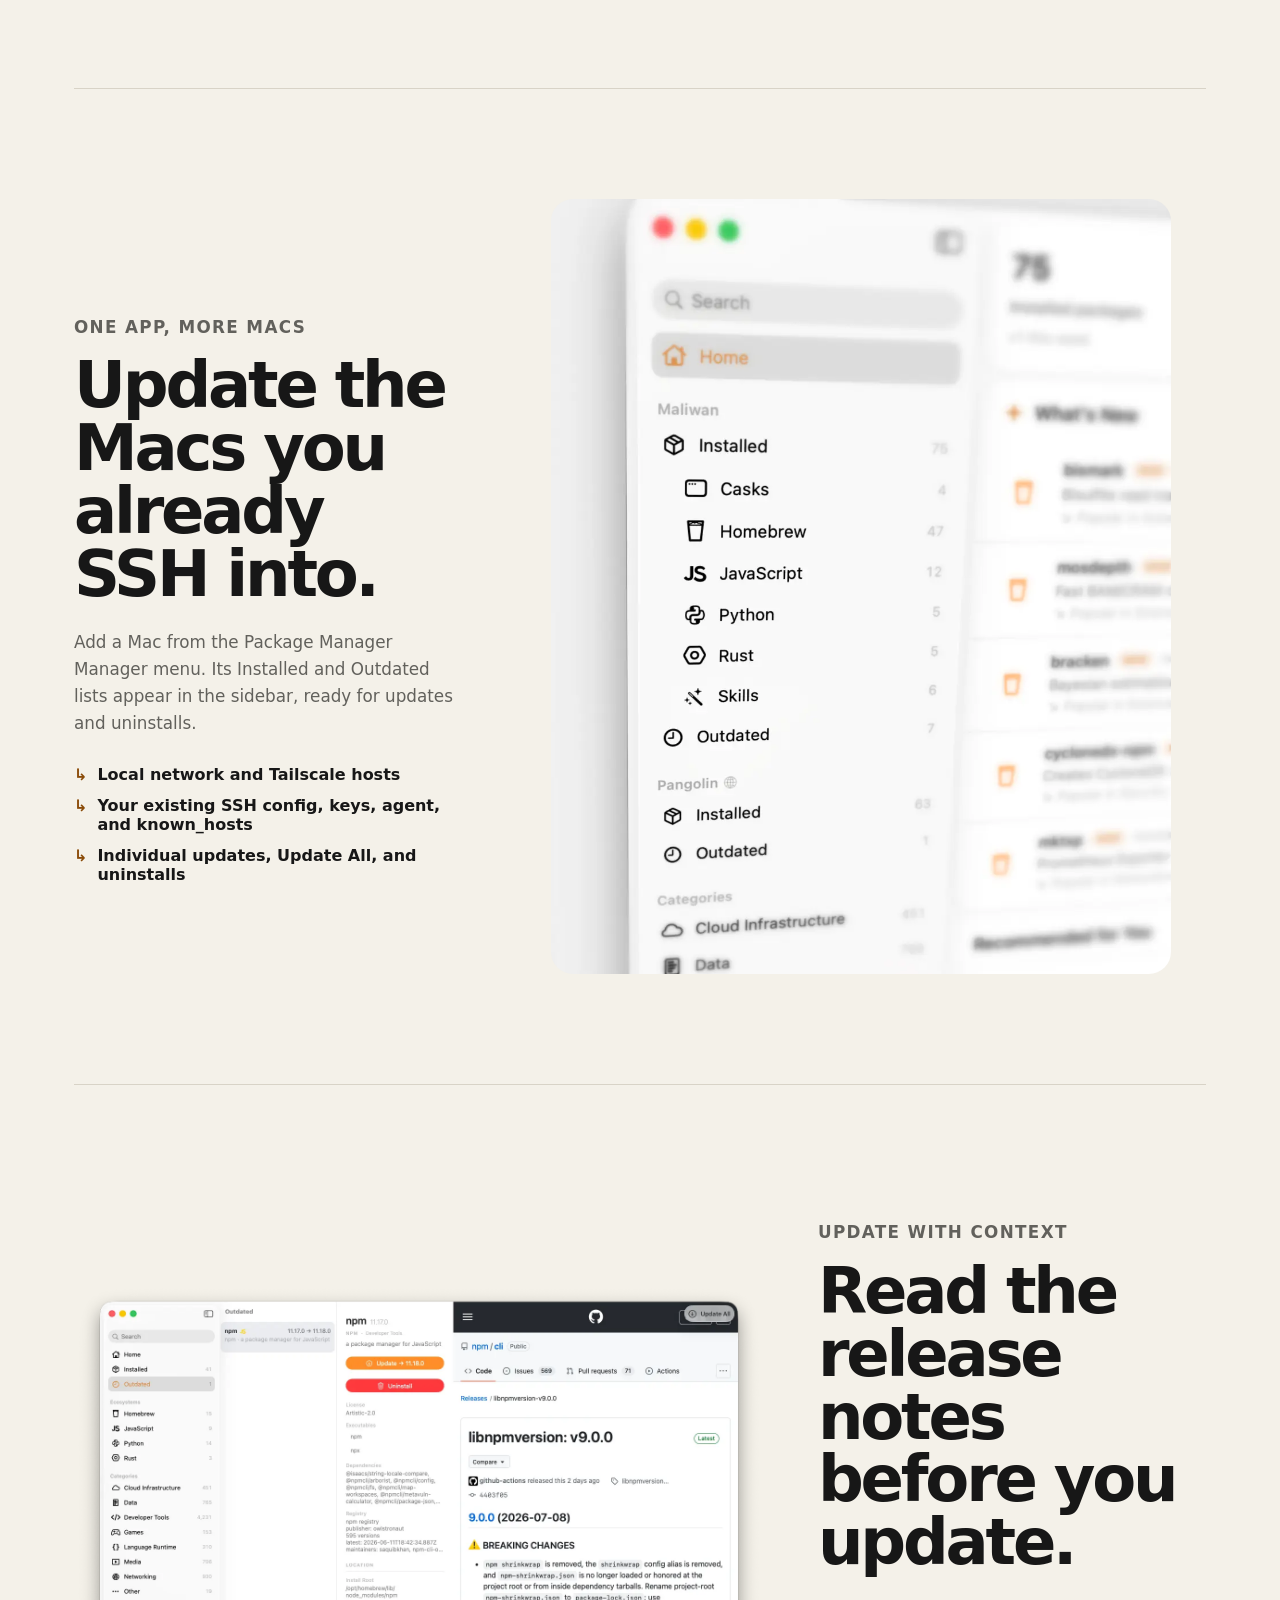
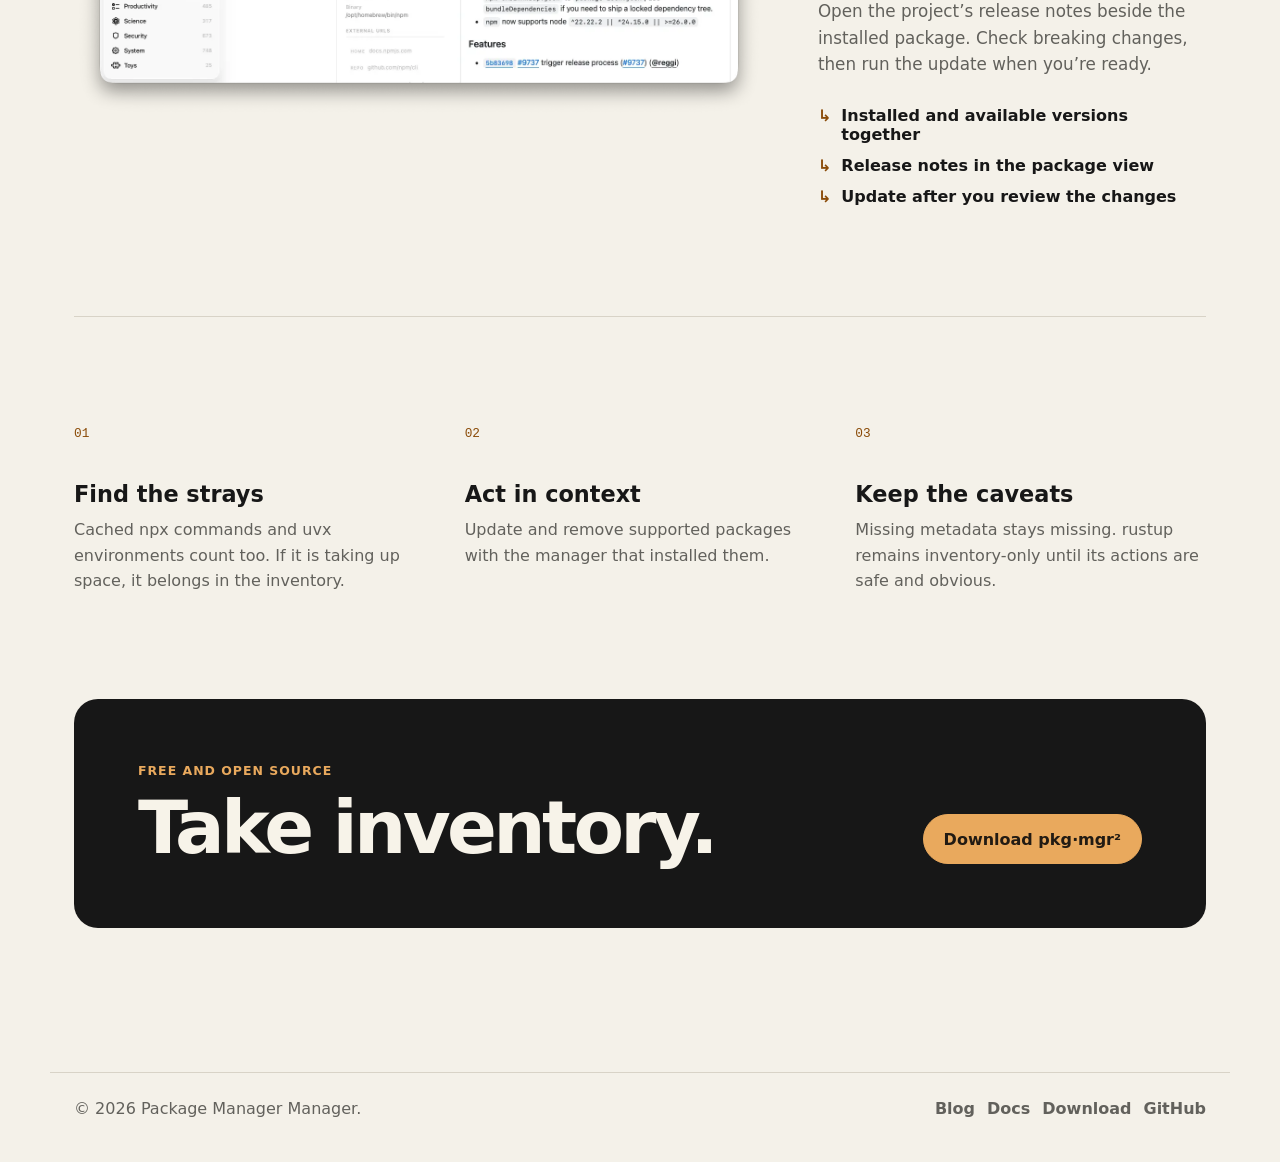
==== commit 5edc9d55: "Document mise and config file locations" ====
--- a/www/index.html
+++ b/www/index.html
@@ -4,7 +4,7 @@
   <meta charset="UTF-8">
   <meta name="viewport" content="width=device-width, initial-scale=1.0">
   <title>The Package Manager Manager — Every package. One place.</title>
-  <meta name="description" content="Inventory and update Homebrew, npm, npx, uv, Cargo, and rustup packages across your Macs over SSH.">
+  <meta name="description" content="Inventory and update Homebrew, mise, npm, npx, uv, Cargo, and rustup packages across your Macs over SSH.">
   <meta property="og:type" content="website">
   <meta property="og:site_name" content="The Package Manager Manager">
   <meta property="og:title" content="The Package Manager Manager — Every package. One place.">
@@ -63,7 +63,7 @@
         </div>
 
         <p class="manager-line" aria-label="Supported package managers">
-          <span>Homebrew</span><span>npm + npx</span><span>uv + uvx</span><span>Cargo + rustup</span>
+          <span>Homebrew</span><span>mise</span><span>npm + npx</span><span>uv + uvx</span><span>Cargo + rustup</span>
         </p>
 
         <figure class="product-shot hero-shot">
@@ -76,9 +76,9 @@
         <h2 id="inventory-title">Your tools stopped living in one place.</h2>
         <div class="inventory-points">
           <article>
-            <strong>7</strong>
+            <strong>8</strong>
             <h3>Package managers</h3>
-            <p>Homebrew, npm, npx, uv, uvx, Cargo, and rustup, searched together.</p>
+            <p>Homebrew, mise, npm, npx, uv, uvx, Cargo, and rustup, searched together.</p>
             <p>Missing one? Just <a href='https://github.com/mxcl/pmm/issues/new'>open a ticket</a> and we’ll add it.</p>
           </article>
           <article>
@@ -98,10 +98,10 @@
         <div class="story-copy">
           <p class="eyebrow">From install to source</p>
           <h2 id="package-story-title">See the package, not just the package name.</h2>
-          <p>Open a package to see its installed version, install location, binary path, homepage, repository, and docs. When pkg⋅mgr² knows the native command, update or uninstall it from the same view.</p>
+          <p>Open a package to see its installed version, install location, binary path, project config files, homepage, repository, and docs. When pkg⋅mgr² knows the native command, update or uninstall it from the same view.</p>
           <ul class="check-list">
             <li>Installed and latest versions</li>
-            <li>Project links and local paths</li>
+            <li>Project links, config files, and local paths</li>
             <li>Native update and uninstall actions</li>
           </ul>
         </div>
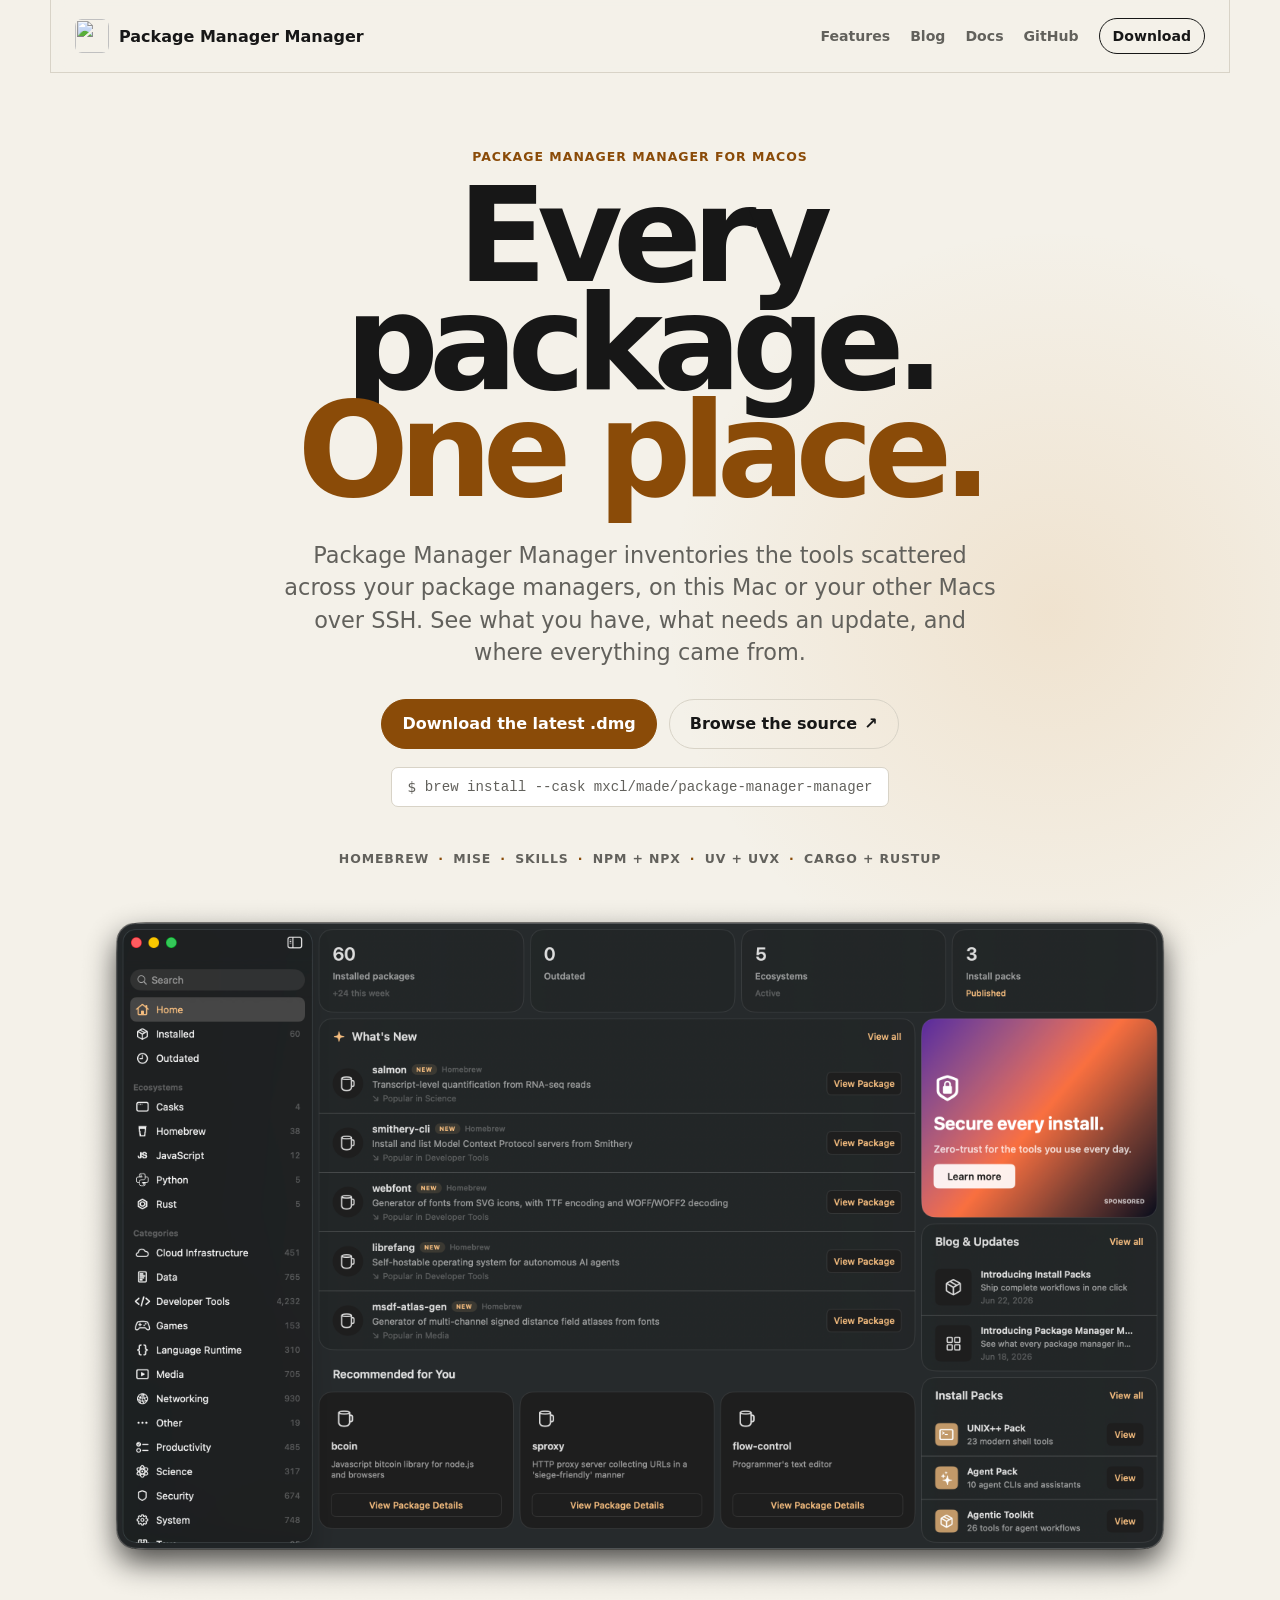
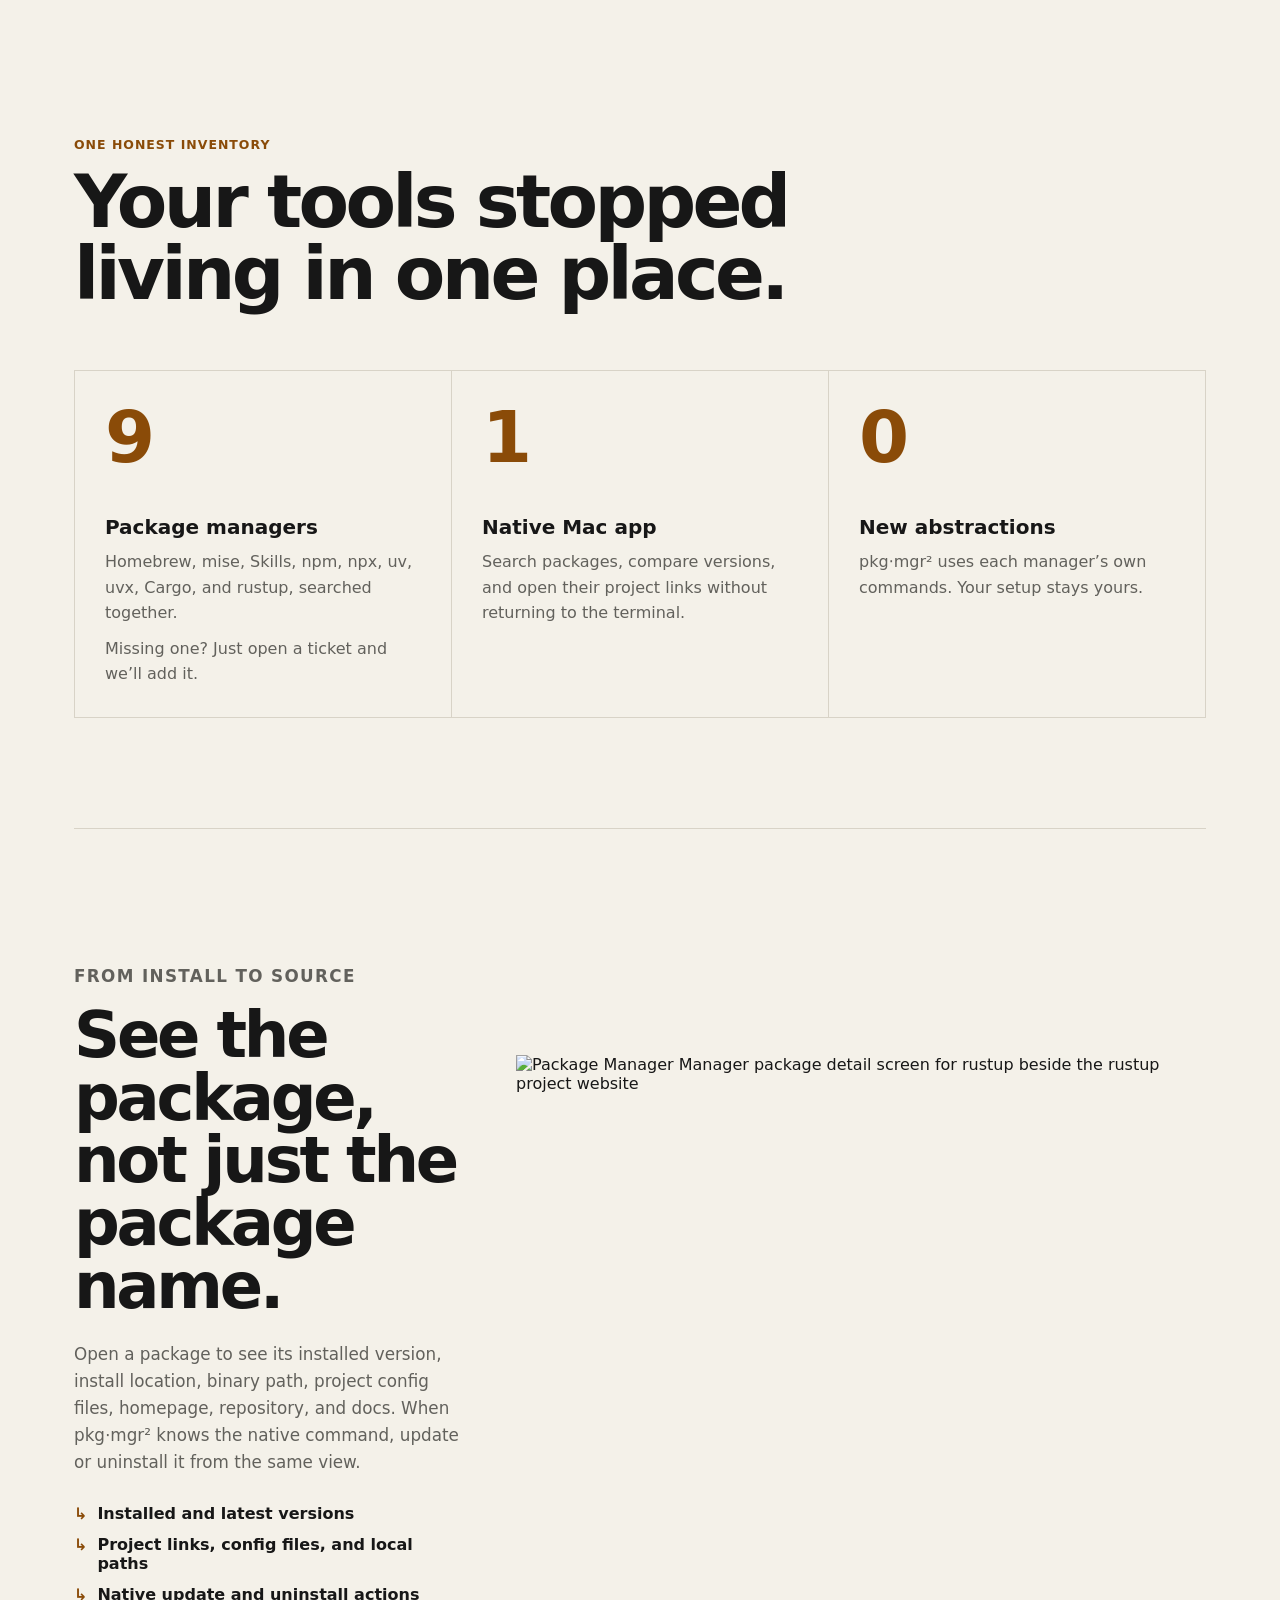
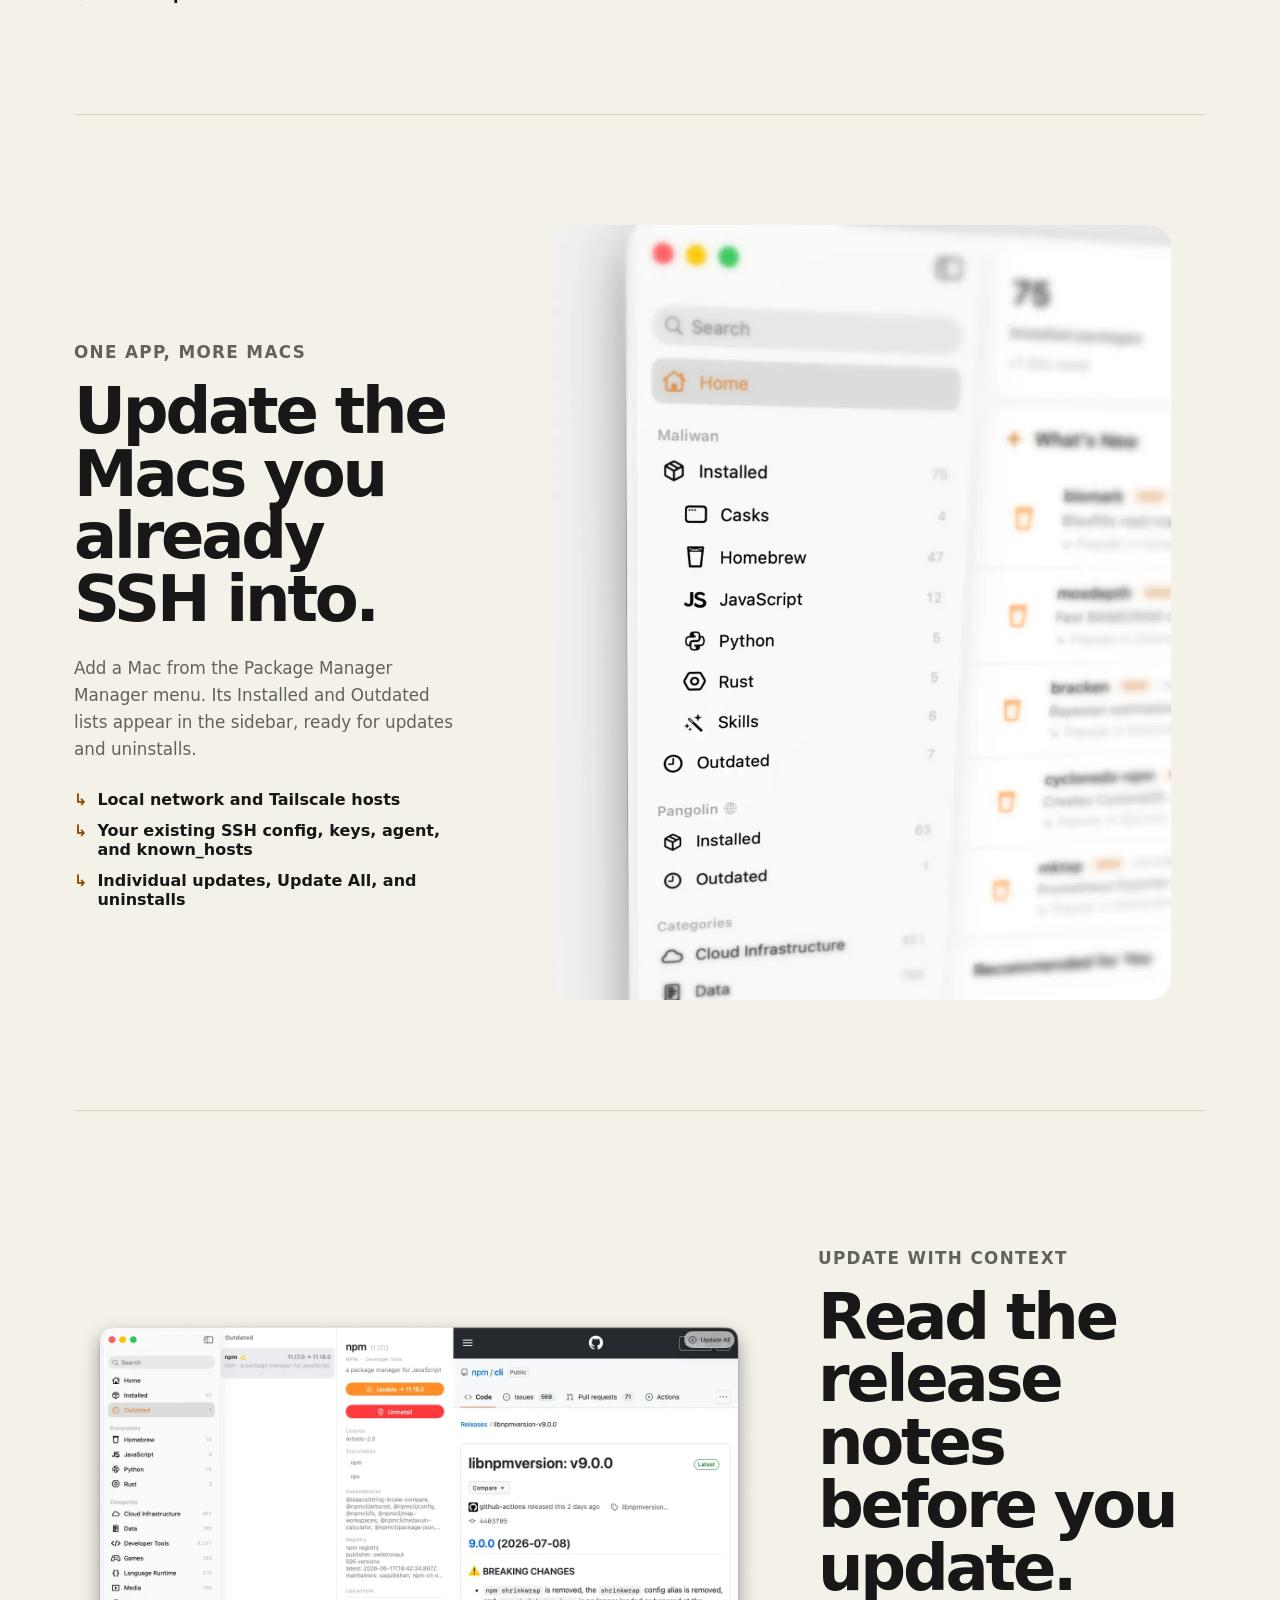
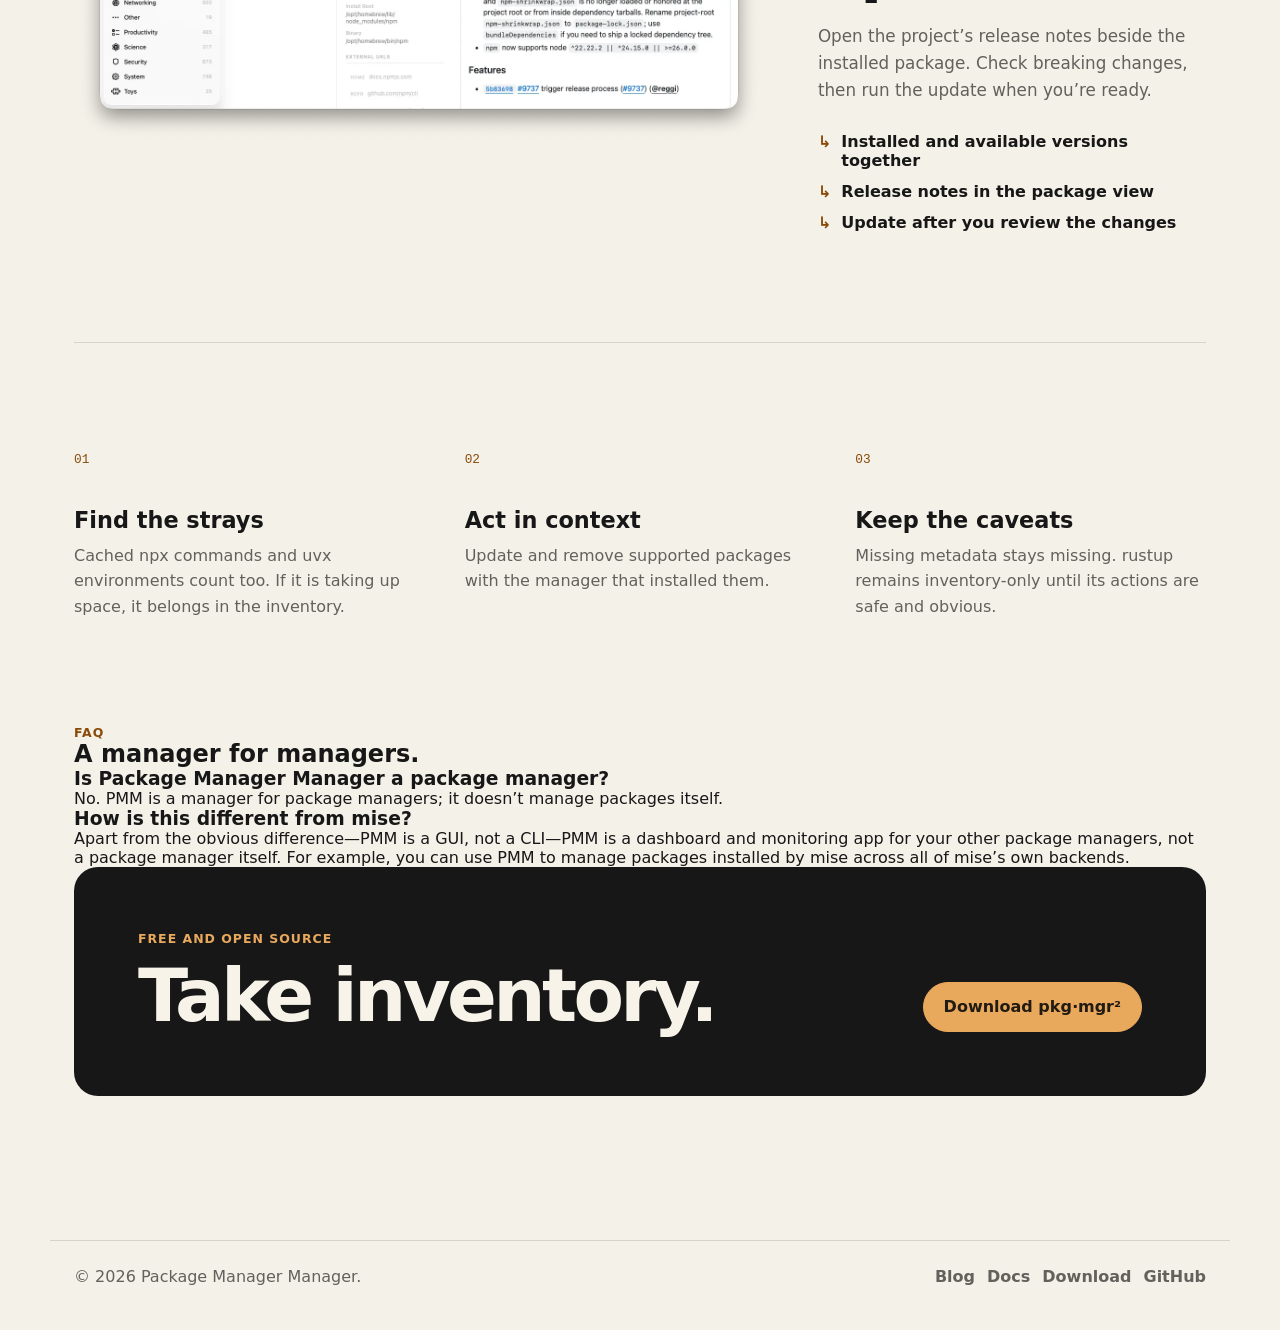
==== commit 1eac78fc: "Add Skills to package manager lists" ====
--- a/www/index.html
+++ b/www/index.html
@@ -4,7 +4,7 @@
   <meta charset="UTF-8">
   <meta name="viewport" content="width=device-width, initial-scale=1.0">
   <title>The Package Manager Manager — Every package. One place.</title>
-  <meta name="description" content="Inventory and update Homebrew, mise, npm, npx, uv, Cargo, and rustup packages across your Macs over SSH.">
+  <meta name="description" content="Inventory and update Homebrew, mise, Skills, npm, npx, uv, Cargo, and rustup packages across your Macs over SSH.">
   <meta property="og:type" content="website">
   <meta property="og:site_name" content="The Package Manager Manager">
   <meta property="og:title" content="The Package Manager Manager — Every package. One place.">
@@ -63,7 +63,7 @@
         </div>
 
         <p class="manager-line" aria-label="Supported package managers">
-          <span>Homebrew</span><span>mise</span><span>npm + npx</span><span>uv + uvx</span><span>Cargo + rustup</span>
+          <span>Homebrew</span><span>mise</span><span>Skills</span><span>npm + npx</span><span>uv + uvx</span><span>Cargo + rustup</span>
         </p>
 
         <figure class="product-shot hero-shot">
@@ -76,9 +76,9 @@
         <h2 id="inventory-title">Your tools stopped living in one place.</h2>
         <div class="inventory-points">
           <article>
-            <strong>8</strong>
+            <strong>9</strong>
             <h3>Package managers</h3>
-            <p>Homebrew, mise, npm, npx, uv, uvx, Cargo, and rustup, searched together.</p>
+            <p>Homebrew, mise, Skills, npm, npx, uv, uvx, Cargo, and rustup, searched together.</p>
             <p>Missing one? Just <a href='https://github.com/mxcl/pmm/issues/new'>open a ticket</a> and we’ll add it.</p>
           </article>
           <article>
@@ -160,6 +160,21 @@
         </article>
       </section>
 
+      <section class="faq" aria-labelledby="faq-title">
+        <p class="eyebrow">FAQ</p>
+        <h2 id="faq-title">A manager for managers.</h2>
+        <div class="faq-list">
+          <article>
+            <h3>Is Package Manager Manager a package manager?</h3>
+            <p>No. PMM is a manager for package managers; it doesn’t manage packages itself.</p>
+          </article>
+          <article>
+            <h3>How is this different from mise?</h3>
+            <p>Apart from the obvious difference—PMM is a GUI, not a CLI—PMM is a dashboard and monitoring app for your other package managers, not a package manager itself. For example, you can use PMM to manage packages installed by mise across all of mise’s own backends.</p>
+          </article>
+        </div>
+      </section>
+
       <section class="final-cta" aria-labelledby="cta-title">
         <div>
           <p class="eyebrow">Free and open source</p>
